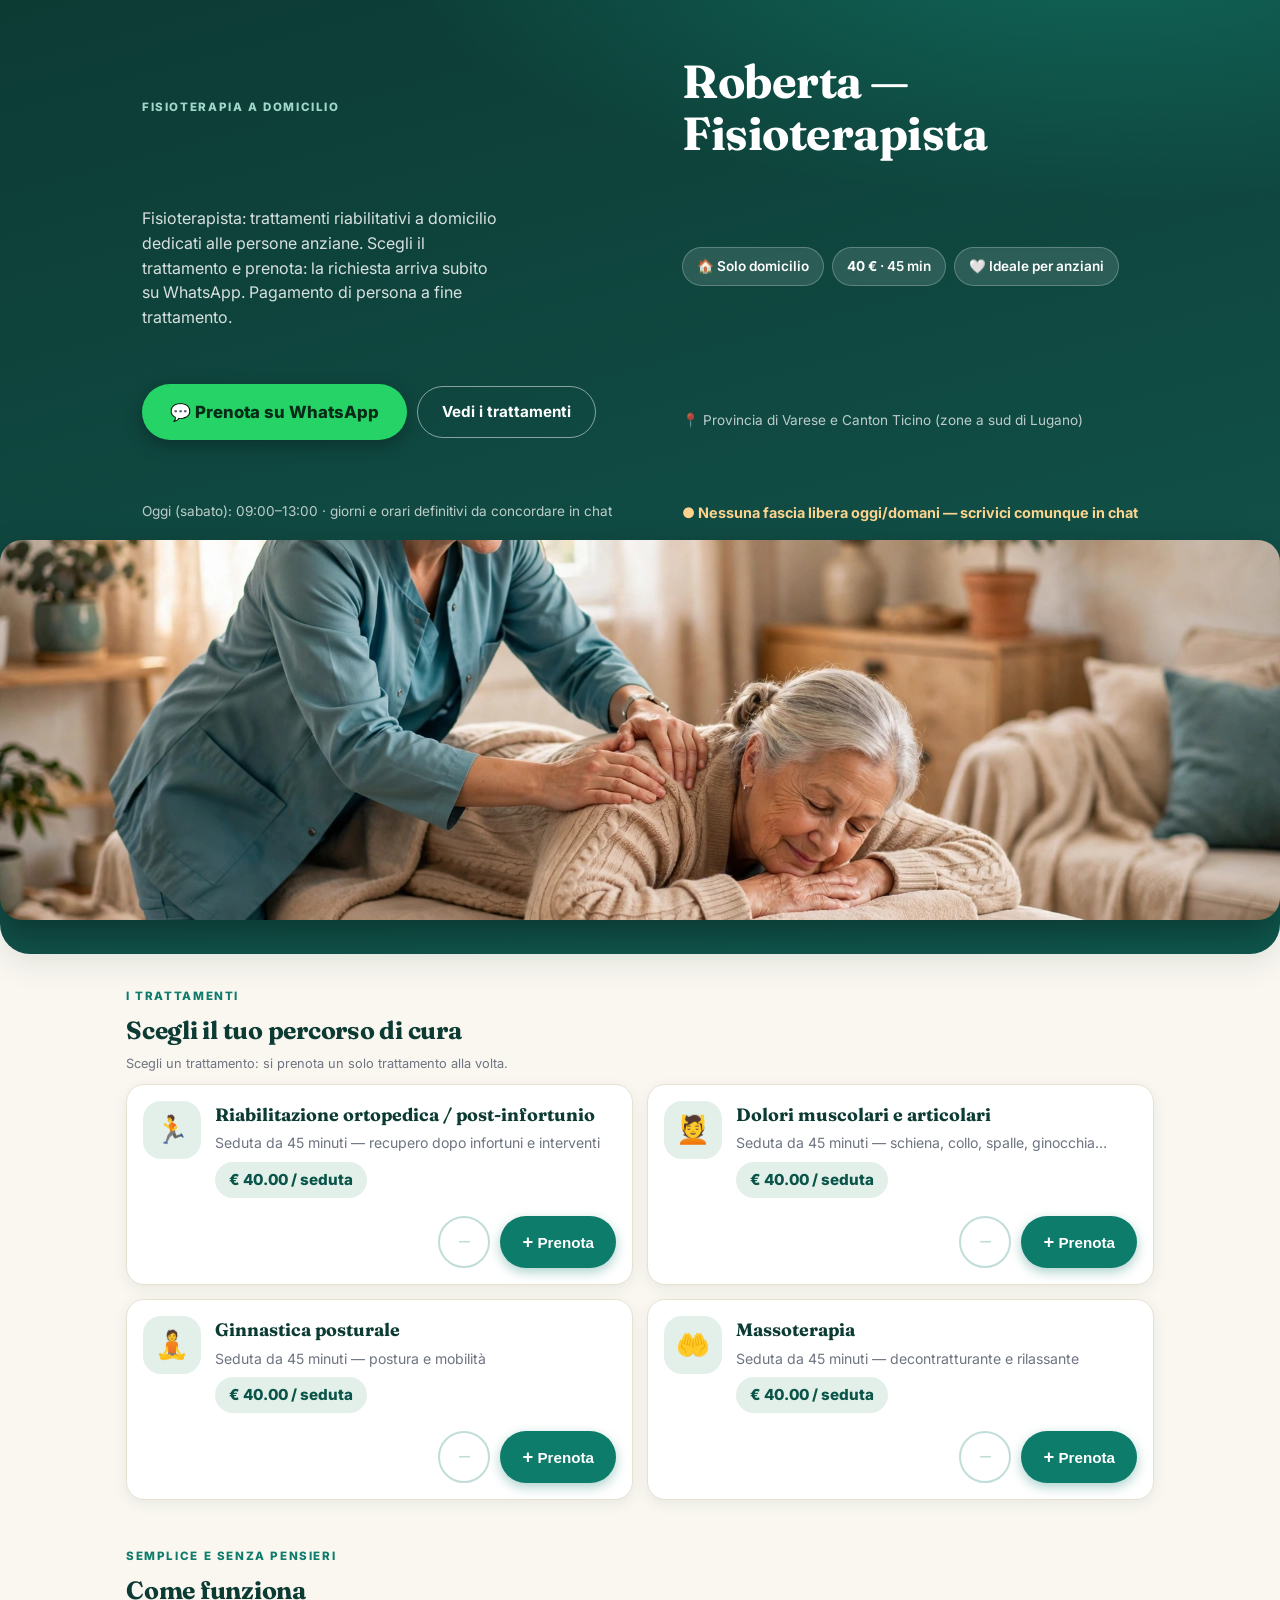
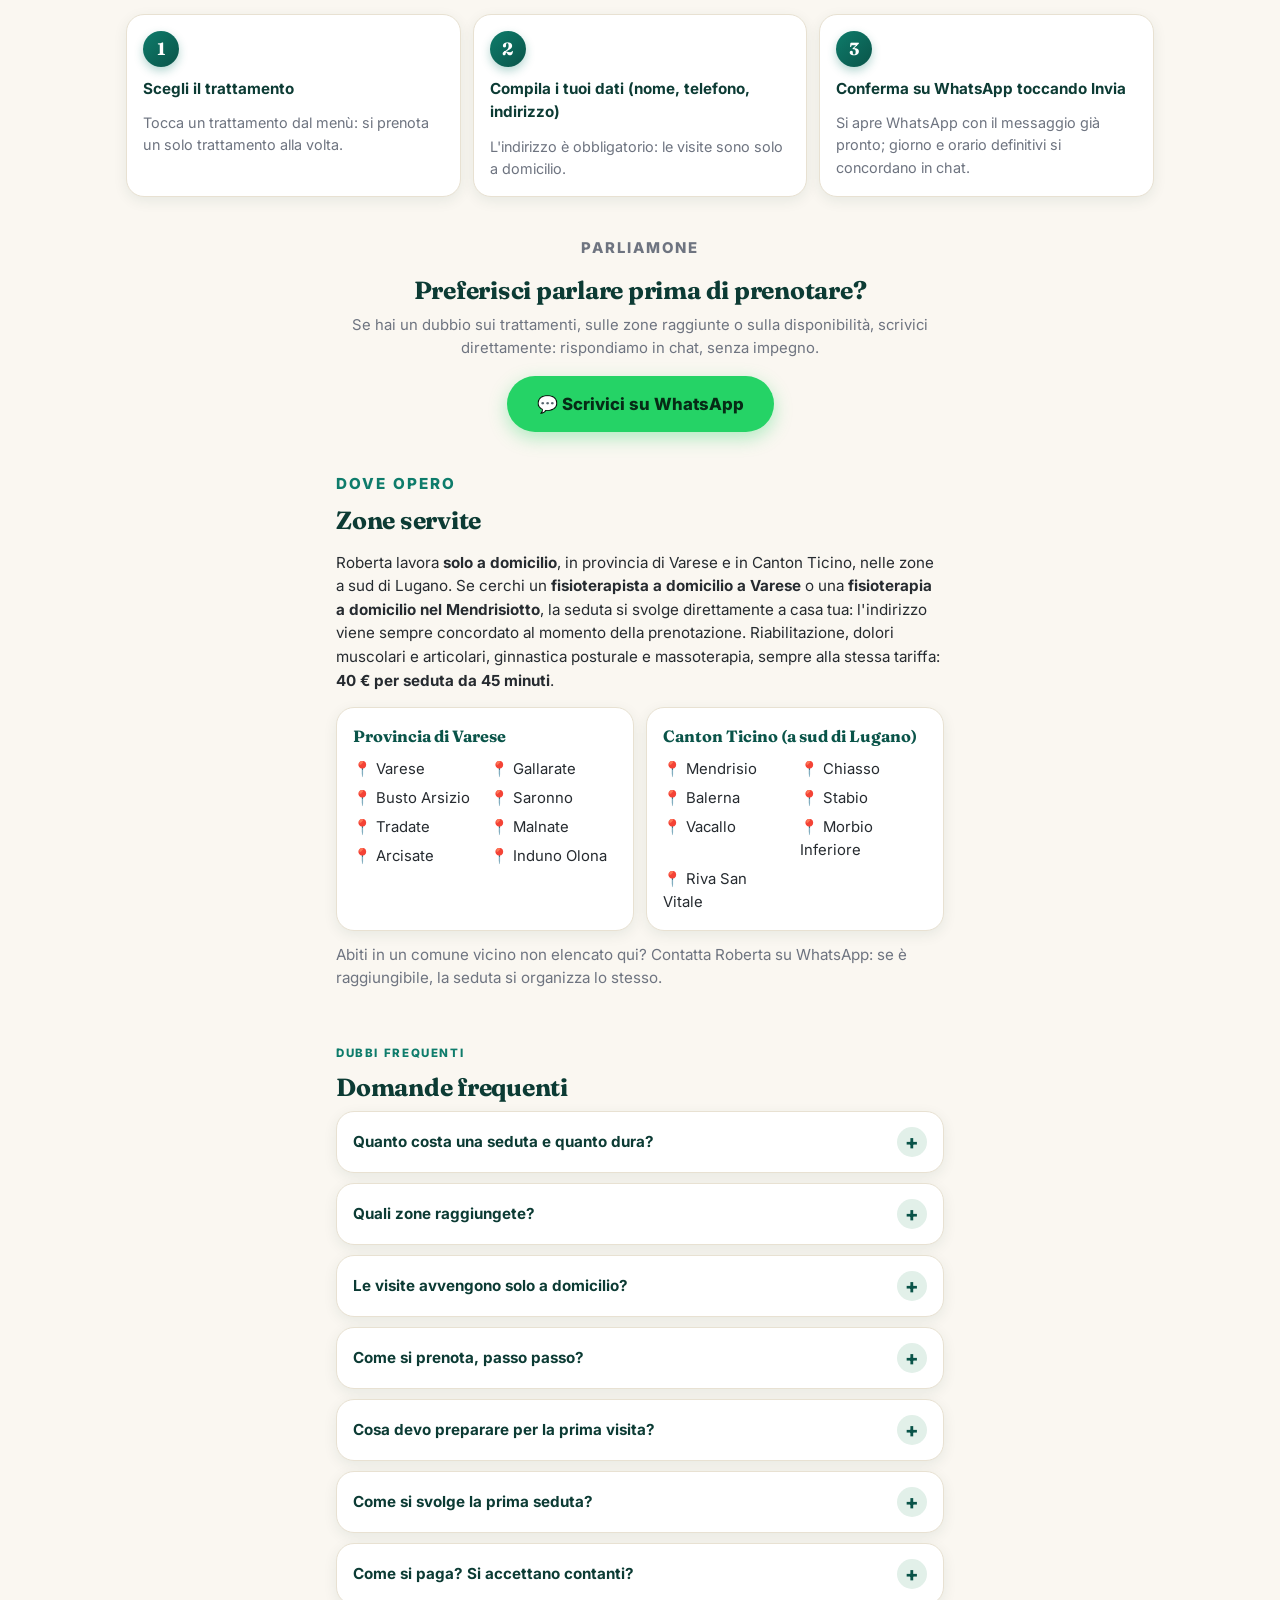
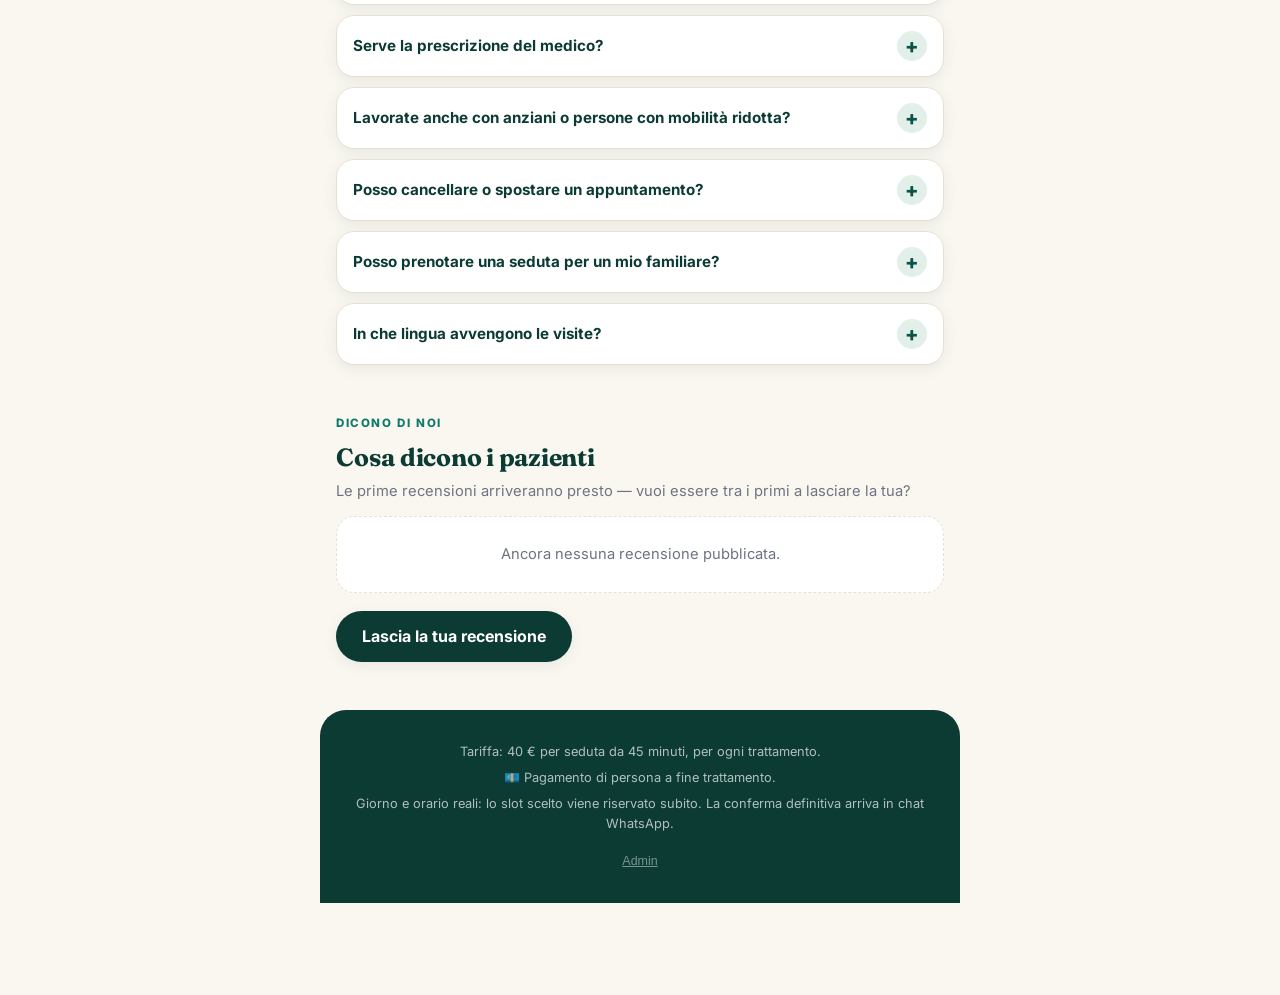
==== index.html @ b28b47ca "fisio: SEO locale (JSON-LD Physiotherapy, meta, sitemap) — verificato [index.html]" ====
<!DOCTYPE html>
<html lang="it">
<head>
<meta charset="UTF-8">
<meta name="viewport" content="width=device-width, initial-scale=1.0">
<title>Fisioterapista a domicilio a Varese e in Ticino (sud Lugano) | Roberta</title>
<meta name="description" content="Fisioterapista a domicilio a Varese e in Ticino (sud Lugano): riabilitazione, dolori muscolari, ginnastica posturale, massoterapia. 40 € per seduta di 45 min.">
<link rel="canonical" href="https://fisio-roberta.vercel.app/">
<link rel="alternate" hreflang="it" href="https://fisio-roberta.vercel.app/">
<meta name="geo.region" content="IT-VA">
<meta name="geo.placename" content="Varese, Provincia di Varese">
<meta name="geo.position" content="45.8189;8.8277">
<meta name="ICBM" content="45.8189, 8.8277">
<link rel="icon" href="favicon.svg" type="image/svg+xml">
<link rel="apple-touch-icon" href="apple-touch-icon.png">
<meta name="theme-color" content="#0E7C6B">
<meta property="og:type" content="website">
<meta property="og:site_name" content="Roberta — Fisioterapista">
<meta property="og:title" content="Fisioterapista a domicilio a Varese e in Ticino (sud Lugano) | Roberta">
<meta property="og:description" content="Fisioterapia a domicilio con Roberta: Varese e Ticino a sud di Lugano. 4 trattamenti, 40 € per seduta da 45 minuti, pagamento di persona a fine trattamento.">
<meta property="og:url" content="https://fisio-roberta.vercel.app/">
<meta property="og:image" content="https://fisio-roberta.vercel.app/og-image.png">
<meta property="og:image:width" content="1200">
<meta property="og:image:height" content="630">
<meta property="og:image:alt" content="Roberta — Fisioterapista: fisioterapia a domicilio a Varese e in Ticino (a sud di Lugano)">
<meta property="og:locale" content="it_IT">
<meta name="twitter:card" content="summary_large_image">
<meta name="twitter:title" content="Fisioterapista a domicilio a Varese e in Ticino (sud Lugano) | Roberta">
<meta name="twitter:description" content="Fisioterapia a domicilio con Roberta: Varese e Ticino a sud di Lugano. 4 trattamenti, 40 € per seduta da 45 minuti, pagamento di persona a fine trattamento.">
<meta name="twitter:image" content="https://fisio-roberta.vercel.app/og-image.png">
<meta name="twitter:image:alt" content="Roberta — Fisioterapista: fisioterapia a domicilio a Varese e in Ticino (a sud di Lugano)">
<script type="application/ld+json">
{
  "@context": "https://schema.org",
  "@type": "Physiotherapy",
  "name": "Roberta — Fisioterapista",
  "url": "https://fisio-roberta.vercel.app/",
  "telephone": "+39 345 111 4337",
  "priceRange": "40 €",
  "currenciesAccepted": "EUR",
  "geo": {
    "@type": "GeoCoordinates",
    "latitude": 45.8189,
    "longitude": 8.8277
  },
  "areaServed": "Provincia di Varese e Canton Ticino (zone a sud di Lugano)",
  "description": "Sedute di fisioterapia a domicilio per persone anziane: riabilitazione, dolori muscolari e articolari, ginnastica posturale, massoterapia. 40 € per seduta da 45 minuti, pagamento di persona a fine trattamento.",
  "paymentAccepted": "Cash",
  "hasOfferCatalog": {
    "@type": "OfferCatalog",
    "name": "Trattamenti di fisioterapia a domicilio",
    "itemListElement": [
      {
        "@type": "Offer",
        "itemOffered": { "@type": "Service", "name": "Riabilitazione" },
        "price": "40",
        "priceCurrency": "EUR",
        "description": "Seduta da 45 minuti a domicilio"
      },
      {
        "@type": "Offer",
        "itemOffered": { "@type": "Service", "name": "Dolori muscolari e articolari" },
        "price": "40",
        "priceCurrency": "EUR",
        "description": "Seduta da 45 minuti a domicilio"
      },
      {
        "@type": "Offer",
        "itemOffered": { "@type": "Service", "name": "Ginnastica posturale" },
        "price": "40",
        "priceCurrency": "EUR",
        "description": "Seduta da 45 minuti a domicilio"
      },
      {
        "@type": "Offer",
        "itemOffered": { "@type": "Service", "name": "Massoterapia" },
        "price": "40",
        "priceCurrency": "EUR",
        "description": "Seduta da 45 minuti a domicilio"
      }
    ]
  },
  "openingHoursSpecification": [
    {
      "@type": "OpeningHoursSpecification",
      "dayOfWeek": ["Monday", "Tuesday", "Wednesday", "Thursday", "Friday"],
      "opens": "09:00",
      "closes": "19:00"
    },
    {
      "@type": "OpeningHoursSpecification",
      "dayOfWeek": "Saturday",
      "opens": "09:00",
      "closes": "13:00"
    }
  ]
}
</script>
<script type="application/ld+json">
{
  "@context": "https://schema.org",
  "@type": "FAQPage",
  "mainEntity": [
    {
      "@type": "Question",
      "name": "Quanto costa una seduta e quanto dura?",
      "acceptedAnswer": { "@type": "Answer", "text": "40 € per seduta da 45 minuti, uguale per ogni trattamento. Il pagamento avviene di persona a fine trattamento." }
    },
    {
      "@type": "Question",
      "name": "Quali zone raggiungete?",
      "acceptedAnswer": { "@type": "Answer", "text": "La provincia di Varese e il Canton Ticino nelle zone a sud di Lugano. Se non sei sicuro che la tua zona sia coperta, scrivilo pure in chat WhatsApp prima di prenotare." }
    },
    {
      "@type": "Question",
      "name": "Le visite avvengono solo a domicilio?",
      "acceptedAnswer": { "@type": "Answer", "text": "Sì: non c'è uno studio. Roberta si sposta da te con tutto il necessario, per questo l'indirizzo è sempre richiesto al momento della prenotazione." }
    },
    {
      "@type": "Question",
      "name": "Come si prenota, passo passo?",
      "acceptedAnswer": { "@type": "Answer", "text": "Scegli il trattamento e compila il modulo con i tuoi dati e l'indirizzo, poi tocca il pulsante: si apre WhatsApp con il messaggio già pronto da inviare. Scegli il giorno e l'orario tra quelli disponibili: lo slot viene riservato subito, la conferma definitiva arriva in chat." }
    },
    {
      "@type": "Question",
      "name": "Cosa devo preparare per la prima visita?",
      "acceptedAnswer": { "@type": "Answer", "text": "Niente di speciale: Roberta porta il lettino. Ti basta uno spazio tranquillo di circa 2×1 metri, una sedia e abbigliamento comodo. Se hai referti o esami recenti, tienili a portata di mano." }
    },
    {
      "@type": "Question",
      "name": "Come si svolge la prima seduta?",
      "acceptedAnswer": { "@type": "Answer", "text": "Si inizia con una valutazione: Roberta ascolta il tuo problema, osserva come ti muovi e propone il piano di lavoro. Prima di iniziare, tutto viene spiegato e concordato con te." }
    },
    {
      "@type": "Question",
      "name": "Come si paga? Si accettano contanti?",
      "acceptedAnswer": { "@type": "Answer", "text": "Il pagamento avviene di persona, a fine trattamento, in contanti." }
    },
    {
      "@type": "Question",
      "name": "Serve la prescrizione del medico?",
      "acceptedAnswer": { "@type": "Answer", "text": "No, non è obbligatoria. Per situazioni cliniche (per esempio dopo un intervento o se stai seguendo altre terapie) è consigliata: aiuta a impostare meglio il percorso." }
    },
    {
      "@type": "Question",
      "name": "Lavorate anche con anziani o persone con mobilità ridotta?",
      "acceptedAnswer": { "@type": "Answer", "text": "Sì, è proprio il punto forte del domicilio: la seduta avviene a casa tua, senza spostamenti. Basta avere uno spazio libero dove sistemare il lettino." }
    },
    {
      "@type": "Question",
      "name": "Posso cancellare o spostare un appuntamento?",
      "acceptedAnswer": { "@type": "Answer", "text": "Sì: basta scrivere in chat WhatsApp il prima possibile e la seduta viene spostata senza problemi." }
    },
    {
      "@type": "Question",
      "name": "Posso prenotare una seduta per un mio familiare?",
      "acceptedAnswer": { "@type": "Answer", "text": "Sì, succede spesso per un genitore o un parente anziano. Compila il modulo con i dati della persona che riceve la seduta e indica nelle note un numero di telefono per organizzare giorno e orario." }
    },
    {
      "@type": "Question",
      "name": "In che lingua avvengono le visite?",
      "acceptedAnswer": { "@type": "Answer", "text": "In italiano." }
    }
  ]
}
</script>
<link rel="stylesheet" href="styles.css">
<link rel="preconnect" href="https://fonts.googleapis.com">
<link rel="preconnect" href="https://fonts.gstatic.com" crossorigin>
<link href="https://fonts.googleapis.com/css2?family=Fraunces:opsz,wght@9..144,500;9..144,600;9..144,700&family=Inter:wght@400;500;600;700;800&display=swap" rel="stylesheet">
<!-- Vercel Web Analytics (senza cookie): abilitarlo nel dashboard del progetto Vercel -->
<script>
  window.va = window.va || function () { (window.vaq = window.vaq || []).push(arguments); };
</script>
<script defer src="/_vercel/insights/script.js"></script>
</head>
<body>
<a class="skip-link" href="#menu">Salta al contenuto principale</a>

<!-- Banner DEMO: mostrato solo se il numero WhatsApp è un segnaposto -->
<div id="demo-banner" hidden>
  ⚠️ <strong>DEMO</strong> — il numero WhatsApp (<span id="demo-numero"></span>) è un
  <strong>segnaposto da sostituire col numero reale</strong>.
  Nessuna prenotazione reale viene inviata.
</div>

<header class="hero">
  <div class="hero-inner">
    <p class="eyebrow eyebrow-light">Fisioterapia a domicilio</p>
    <h1 id="t-nome">Caricamento…</h1>
    <p id="t-desc" class="hero-sub"></p>
    <ul class="hero-chips" aria-label="Punti di forza">
      <li>🏠 Solo domicilio</li>
      <li><strong>40&nbsp;€</strong> · 45 min</li>
      <li>🤍 Ideale per anziani</li>
    </ul>
    <div class="hero-cta">
      <a class="btn-wapp" href="https://wa.me/393451114337?text=Ciao%20Roberta%2C%20vorrei%20prenotare%20una%20seduta%20di%20fisioterapia%20a%20domicilio." target="_blank" rel="noopener">💬 Prenota su WhatsApp</a>
      <a class="btn-ghost" href="#trattamenti">Vedi i trattamenti</a>
    </div>
    <p id="t-zone" class="hero-zone"></p>
    <p id="t-orari" class="hero-orari"></p>
    <p id="t-stato" class="stato"></p>
  </div>
  <figure class="hero-media">
    <img src="hero.jpg" alt="Fisioterapista durante una seduta a domicilio con una paziente anziana" width="1920" height="1280" fetchpriority="high">
  </figure>
</header>

<div id="load-error" class="error-box" role="alert" hidden></div>

<section class="trattamenti-sezione" id="trattamenti" aria-label="Trattamenti">
<p class="eyebrow">I trattamenti</p>
<h2 class="sezione-titolo">Scegli il tuo percorso di cura</h2>
<p class="muted small hint-trattamenti">Scegli un trattamento: si prenota un solo trattamento alla volta.</p>
<p id="menu-avviso" class="avviso" hidden></p>

<main id="menu"></main>
</section>

<section class="come-funziona" aria-label="Come funziona">
  <p class="eyebrow">Semplice e senza pensieri</p>
  <h2 class="sezione-titolo">Come funziona</h2>
  <ol class="passaggi">
    <li>
      <strong>Scegli il trattamento</strong>
      <p>Tocca un trattamento dal menù: si prenota un solo trattamento alla volta.</p>
    </li>
    <li>
      <strong>Compila i tuoi dati (nome, telefono, indirizzo)</strong>
      <p>L'indirizzo è obbligatorio: le visite sono solo a domicilio.</p>
    </li>
    <li>
      <strong>Conferma su WhatsApp toccando Invia</strong>
      <p>Si apre WhatsApp con il messaggio già pronto; giorno e orario definitivi si concordano in chat.</p>
    </li>
  </ol>
</section>

<section class="contatto-cta" aria-label="Contatto diretto su WhatsApp">
  <p class="eyebrow">Parliamone</p>
  <h2 class="sezione-titolo">Preferisci parlare prima di prenotare?</h2>
  <p>Se hai un dubbio sui trattamenti, sulle zone raggiunte o sulla disponibilità, scrivici direttamente: rispondiamo in chat, senza impegno.</p>
  <a class="cta-whatsapp" href="https://wa.me/393451114337?text=Ciao%20Roberta%2C%20ho%20una%20domanda%20sulle%20sedute%20di%20fisioterapia%20a%20domicilio." target="_blank" rel="noopener">💬 Scrivici su WhatsApp</a>
</section>

<section class="zone-servite" id="zone-servite" aria-label="Zone servite">
  <p class="eyebrow">Dove opero</p>
  <h2 class="sezione-titolo">Zone servite</h2>
  <p>Roberta lavora <strong>solo a domicilio</strong>, in provincia di Varese e in Canton Ticino, nelle zone a sud di Lugano. Se cerchi un <strong>fisioterapista a domicilio a Varese</strong> o una <strong>fisioterapia a domicilio nel Mendrisiotto</strong>, la seduta si svolge direttamente a casa tua: l'indirizzo viene sempre concordato al momento della prenotazione. Riabilitazione, dolori muscolari e articolari, ginnastica posturale e massoterapia, sempre alla stessa tariffa: <strong>40&nbsp;€ per seduta da 45 minuti</strong>.</p>
  <div class="zone-colonne">
    <div>
      <h3>Provincia di Varese</h3>
      <ul>
        <li>Varese</li>
        <li>Gallarate</li>
        <li>Busto Arsizio</li>
        <li>Saronno</li>
        <li>Tradate</li>
        <li>Malnate</li>
        <li>Arcisate</li>
        <li>Induno Olona</li>
      </ul>
    </div>
    <div>
      <h3>Canton Ticino (a sud di Lugano)</h3>
      <ul>
        <li>Mendrisio</li>
        <li>Chiasso</li>
        <li>Balerna</li>
        <li>Stabio</li>
        <li>Vacallo</li>
        <li>Morbio Inferiore</li>
        <li>Riva San Vitale</li>
      </ul>
    </div>
  </div>
  <p class="muted small zone-nota">Abiti in un comune vicino non elencato qui? Contatta Roberta su WhatsApp: se è raggiungibile, la seduta si organizza lo stesso.</p>
</section>

<section class="faq" aria-label="Domande frequenti">
  <p class="eyebrow">Dubbi frequenti</p>
  <h2 class="sezione-titolo">Domande frequenti</h2>
  <details class="faq-item">
    <summary>Quanto costa una seduta e quanto dura?</summary>
    <p>40 € per seduta da 45 minuti, uguale per ogni trattamento. Il pagamento avviene di persona a fine trattamento.</p>
  </details>
  <details class="faq-item">
    <summary>Quali zone raggiungete?</summary>
    <p>La provincia di Varese e il Canton Ticino nelle zone a sud di Lugano. Se non sei sicuro che la tua zona sia coperta, scrivilo pure in chat WhatsApp prima di prenotare.</p>
  </details>
  <details class="faq-item">
    <summary>Le visite avvengono solo a domicilio?</summary>
    <p>Sì: non c'è uno studio. Roberta si sposta da te con tutto il necessario, per questo l'indirizzo è sempre richiesto al momento della prenotazione.</p>
  </details>
  <details class="faq-item">
    <summary>Come si prenota, passo passo?</summary>
    <p>Scegli il trattamento e compila il modulo con i tuoi dati e l'indirizzo, poi tocca il pulsante: si apre WhatsApp con il messaggio già pronto da inviare. Scegli il giorno e l'orario tra quelli disponibili: lo slot viene riservato subito, la conferma definitiva arriva in chat.</p>
  </details>
  <details class="faq-item">
    <summary>Cosa devo preparare per la prima visita?</summary>
    <p>Niente di speciale: Roberta porta il lettino. Ti basta uno spazio tranquillo di circa 2×1 metri, una sedia e abbigliamento comodo. Se hai referti o esami recenti, tienili a portata di mano.</p>
  </details>
  <details class="faq-item">
    <summary>Come si svolge la prima seduta?</summary>
    <p>Si inizia con una valutazione: Roberta ascolta il tuo problema, osserva come ti muovi e propone il piano di lavoro. Prima di iniziare, tutto viene spiegato e concordato con te.</p>
  </details>
  <details class="faq-item">
    <summary>Come si paga? Si accettano contanti?</summary>
    <p>Il pagamento avviene di persona, a fine trattamento, in contanti.</p>
  </details>
  <details class="faq-item">
    <summary>Serve la prescrizione del medico?</summary>
    <p>No, non è obbligatoria. Per situazioni cliniche (per esempio dopo un intervento o se stai seguendo altre terapie) è consigliata: aiuta a impostare meglio il percorso.</p>
  </details>
  <details class="faq-item">
    <summary>Lavorate anche con anziani o persone con mobilità ridotta?</summary>
    <p>Sì, è proprio il punto forte del domicilio: la seduta avviene a casa tua, senza spostamenti. Basta avere uno spazio libero dove sistemare il lettino.</p>
  </details>
  <details class="faq-item">
    <summary>Posso cancellare o spostare un appuntamento?</summary>
    <p>Sì: basta scrivere in chat WhatsApp il prima possibile e la seduta viene spostata senza problemi.</p>
  </details>
  <details class="faq-item">
    <summary>Posso prenotare una seduta per un mio familiare?</summary>
    <p>Sì, succede spesso per un genitore o un parente anziano. Compila il modulo con i dati della persona che riceve la seduta e indica nelle note un numero di telefono per organizzare giorno e orario.</p>
  </details>
  <details class="faq-item">
    <summary>In che lingua avvengono le visite?</summary>
    <p>In italiano.</p>
  </details>
</section>

<section class="recensioni" aria-label="Recensioni dei pazienti">
  <p class="eyebrow">Dicono di noi</p>
  <h2 class="sezione-titolo">Cosa dicono i pazienti</h2>
  <p class="recensioni-sottotitolo">Le prime recensioni arriveranno presto — vuoi essere tra i primi a lasciare la tua?</p>
  <div id="recensioni-lista"></div>
  <a class="recensioni-cta" href="https://wa.me/393451114337?text=Ciao%20Roberta%2C%20vorrei%20lasciare%20una%20recensione%20sulla%20mia%20seduta%20di%20fisioterapia%3A" target="_blank" rel="noopener">Lascia la tua recensione</a>
</section>

<footer class="foot">
  <p class="muted small">Tariffa: 40 € per seduta da 45 minuti, per ogni trattamento.</p>
  <p class="muted small">💶 Pagamento di persona a fine trattamento.</p>
  <p class="muted small">Giorno e orario reali: lo slot scelto viene riservato subito. La conferma definitiva arriva in chat WhatsApp.</p>
  <p class="foot-admin"><button id="admin-link" type="button" class="admin-link">Admin</button></p>
</footer>

<!-- Barra prenotazione sticky -->
<button id="cartbar" hidden aria-label="Apri il riepilogo della prenotazione">
  <span id="cartbar-testo"></span>
  <span class="cartbar-cta">Prenota →</span>
</button>

<!-- Pannello riepilogo + form prenotazione -->
<div id="drawer-sfondo" hidden></div>
<section id="drawer" hidden role="dialog" aria-modal="true" aria-label="Riepilogo e dati prenotazione" tabindex="-1">
  <div class="drawer-handle"></div>
  <div class="drawer-head">
    <h2>La tua prenotazione</h2>
    <button id="drawer-chiudi" aria-label="Chiudi">✕</button>
  </div>

  <!-- ciclo2-ux-mobile: indicatore di progresso -->
  <ol class="drawer-steps" id="drawer-steps" aria-label="Passi della prenotazione">
    <li class="ds-step is-attivo" data-passo="1" aria-current="step">
      <span class="ds-num" aria-hidden="true">1</span>
      <span class="ds-label">Riepilogo</span>
    </li>
    <li class="ds-step" data-passo="2">
      <span class="ds-num" aria-hidden="true">2</span>
      <span class="ds-label">I tuoi dati</span>
    </li>
    <li class="ds-step" data-passo="3">
      <span class="ds-num" aria-hidden="true">3</span>
      <span class="ds-label">Conferma su WhatsApp</span>
    </li>
  </ol>

  <div id="righe"></div>

  <div id="totali" class="totali"></div>
  <p class="muted small">💶 Pagamento di persona a fine trattamento.</p>

  <form id="ordine-form" novalidate>
    <h3>I tuoi dati</h3>

    <label>Nome e cognome *
      <input type="text" id="f-nome" autocomplete="name" placeholder="Es. Mario Rossi" enterkeyhint="next" aria-describedby="f-nome-err" required>
      <p class="campo-err" id="f-nome-err" hidden></p>
    </label>

    <label>Telefono *
      <input type="tel" id="f-telefono" autocomplete="tel" inputmode="tel" enterkeyhint="next" placeholder="Es. 345 111 4337" aria-describedby="f-telefono-err" required>
      <p class="campo-err" id="f-telefono-err" hidden></p>
    </label>

    <label id="wrap-indirizzo">Indirizzo *
      <input type="text" id="f-indirizzo" autocomplete="street-address" enterkeyhint="next" placeholder="Via, numero, località" aria-describedby="f-indirizzo-err">
      <p class="campo-err" id="f-indirizzo-err" hidden></p>
    </label>

    <div id="slot-picker" hidden>
      <label>Giorno *
        <div id="day-strip" class="day-strip" role="listbox" aria-label="Scegli il giorno"></div>
      </label>
      <p id="slot-avviso" class="avviso" hidden></p>
      <label>Orario *
        <div id="slot-chips" class="slot-chips" role="listbox" aria-label="Scegli l'orario"></div>
      </label>
      <p class="campo-err" id="f-slot-err" hidden></p>
    </div>

    <div id="fascia-fallback">
    <label>Fascia oraria preferita *
      <select id="f-orario" enterkeyhint="next" required></select>
    </label>
    </div>
    <p id="orario-avviso" class="avviso" hidden></p>

    <label>Note (facoltative)
      <textarea id="f-note" rows="2" maxlength="320" enterkeyhint="enter" placeholder="Es. dolore alla spalla destra da due settimane…"></textarea>
    </label>

    <p id="form-error" class="error" role="alert" hidden></p>

    <button type="submit" id="btn-ordina" class="cta">📲 Prenota via WhatsApp</button>
    <p class="muted small hint">Si aprirà WhatsApp (o WhatsApp Web) con il messaggio già pronto: tocca <strong>Invia</strong> per confermare la prenotazione.</p>
  </form>
</section>

<!-- Pannello Admin incassi (nascosto ai clienti, accesso via PIN) -->
<div id="admin-sfondo" hidden></div>
<section id="admin-panel" hidden role="dialog" aria-modal="true" aria-label="Amministrazione incassi">
  <div class="admin-head">
    <h2>📊 Admin — Incassi</h2>
    <button id="admin-chiudi" type="button" aria-label="Chiudi pannello admin">✕</button>
  </div>
  <div id="admin-avviso" class="avviso" hidden></div>
  <div id="admin-body">
    <section class="admin-blocco" aria-label="Disponibilità">
      <h3>Disponibilità</h3>
      <form id="disp-form" novalidate>
        <div class="admin-griglia">
          <label>Data
            <input type="date" id="d-data" required>
          </label>
          <label>Dalle
            <input type="time" id="d-inizio" required>
          </label>
          <label>Alle
            <input type="time" id="d-fine" required>
          </label>
        </div>
        <button type="submit" class="btn-admin">➕ Aggiungi slot</button>
      </form>
      <div class="admin-griglia" style="margin-top:10px">
        <label>Genera da orari standard — dal
          <input type="date" id="d-gen-da">
        </label>
        <label>al
          <input type="date" id="d-gen-a">
        </label>
      </div>
      <button type="button" id="d-genera" class="btn-admin">🗓️ Genera slot (45 min)</button>
      <p class="muted small">Genera gli slot liberi dagli orari standard del sito, saltando i giorni chiusi.</p>
      <label>Mostra giorno
        <input type="date" id="d-vista">
      </label>
      <div id="disp-lista"><p class="muted">Scegli un giorno.</p></div>
      <h4 style="margin-top:14px">Prenotazioni ricevute</h4>
      <div id="disp-prenotazioni"><p class="muted">Caricamento…</p></div>
    </section>
    <section class="admin-blocco" aria-label="Registra seduta">
      <h3>Registra seduta</h3>
      <form id="admin-form" novalidate>
        <div class="admin-griglia">
          <label>Data
            <input type="date" id="a-data" required>
          </label>
          <label>Trattamento
            <select id="a-trattamento"></select>
          </label>
          <label>Prezzo (€)
            <input type="number" id="a-prezzo" min="0" step="0.01" required>
          </label>
          <label>Note
            <input type="text" id="a-note" maxlength="200" placeholder="Facoltative">
          </label>
        </div>
        <button type="submit" id="admin-aggiungi" class="btn-admin">➕ Aggiungi</button>
      </form>
    </section>
    <section class="admin-blocco" aria-label="Statistiche">
      <h3>Statistiche</h3>
      <div class="admin-kpi">
        <div class="kpi"><span class="kpi-label">Incasso totale</span><span class="kpi-val" id="kpi-totale">—</span></div>
        <div class="kpi"><span class="kpi-label">N. sedute</span><span class="kpi-val" id="kpi-n">—</span></div>
        <div class="kpi"><span class="kpi-label">Media / seduta</span><span class="kpi-val" id="kpi-media">—</span></div>
        <div class="kpi"><span class="kpi-label">Trattamento top</span><span class="kpi-val" id="kpi-top">—</span></div>
      </div>
      <div class="admin-chart"><canvas id="chart-mesi" height="240"></canvas></div>
      <div class="admin-chart"><canvas id="chart-trattamenti" height="240"></canvas></div>
    </section>
    <section class="admin-blocco" aria-label="Righe incassi">
      <h3>Righe incassi</h3>
      <div id="admin-righe"><p class="muted">Caricamento…</p></div>
    </section>
  </div>
</section>

<!-- Modal PIN admin -->
<div id="pin-sfondo" hidden></div>
<section id="pin-panel" hidden role="dialog" aria-modal="true" aria-label="Accesso amministratore">
  <h2>Accesso admin</h2>
  <form id="pin-form">
    <label>PIN
      <input type="password" id="pin-input" autocomplete="off" inputmode="numeric">
    </label>
    <p id="pin-err" class="error" hidden></p>
    <div class="pin-btns">
      <button type="submit" class="btn-admin">Accedi</button>
      <button type="button" id="pin-annulla">Annulla</button>
    </div>
  </form>
</section>

<script src="app.js"></script>

<!-- Schermata di conferma post-prenotazione -->
<div id="conferma-sfondo" hidden></div>
<section id="conferma" hidden role="alertdialog" aria-label="Richiesta preparata">
  <div class="conferma-box">
    <div class="conferma-icona">✅</div>
    <h2>Richiesta preparata <span id="conferma-id"></span></h2>
    <p>Si è aperto WhatsApp con il messaggio già pronto.<br>
    Tocca <strong>Invia</strong> in WhatsApp per confermare la prenotazione.</p>
    <p class="muted small">Se WhatsApp non si è aperto, riprova il pulsante qui sotto.</p>
    <button id="conferma-riapri" class="cta" type="button">📲 Riapri WhatsApp</button>
    <button id="conferma-chiudi" type="button">Chiudi</button>
  </div>
</section>
</body>
</html>
---- styles.css ----
/* =====================================================================
 * Roberta — Fisioterapista a domicilio
 * Design system: sanitario caldo e affidabile. Teal profondo + carta calda,
 * serif Fraunces per i titoli, card morbide, mobile-first.
 * ===================================================================== */

:root {
  --primario: #0E7C6B;   /* sovrascritto da JS con tenant.colori.primario */
  --primario-scuro: #0A5449;
  --petrolio: #0C3B34;
  --petrolio-2: #115048;
  --sfondo: #FAF7F1;    /* sovrascritto da JS con tenant.colori.sfondo */
  --card: #FFFFFF;
  --sabbia: #F3EDE1;
  --mmenta: #E2F0E9;
  --oro: #C19A3D;
  --testo: #262B30;
  --muted: #6E7480;
  --bordo: #E8E1D2;
  --ok: #15803D;
  --warn-bg: #FEF3C7;
  --warn-testo: #92400E;
  --raggio: 18px;
  --ombra: 0 10px 30px rgba(12, 59, 52, 0.10);
  --ombra-sm: 0 4px 14px rgba(12, 59, 52, 0.08);
  --font-titoli: "Fraunces", Georgia, "Times New Roman", serif;
  --font-testo: "Inter", system-ui, -apple-system, "Segoe UI", Roboto, sans-serif;
}

* { box-sizing: border-box; }

html { scroll-behavior: smooth; }

body {
  margin: 0;
  font-family: var(--font-testo);
  background: var(--sfondo);
  color: var(--testo);
  line-height: 1.55;
  padding-bottom: 92px; /* spazio per la barra prenotazione sticky */
  -webkit-font-smoothing: antialiased;
}

img { max-width: 100%; }

/* ---------- Banner demo ---------- */
#demo-banner {
  background: #0E7C6B;
  color: #fff;
  padding: 10px 14px;
  font-size: 0.85rem;
  text-align: center;
  position: sticky;
  top: 0;
  z-index: 60;
}

/* =====================================================================
 * HERO
 * ===================================================================== */
.hero {
  background:
    radial-gradient(1200px 500px at 85% -10%, rgba(20, 140, 120, 0.55), transparent 60%),
    linear-gradient(165deg, var(--petrolio) 0%, var(--petrolio-2) 70%, #0d5f53 130%);
  color: #fff;
  border-radius: 0 0 30px 30px;
  overflow: hidden;
  box-shadow: var(--ombra);
}
.hero-inner {
  max-width: 640px;
  margin: 0 auto;
  padding: 36px 20px 10px;
}
.eyebrow {
  text-transform: uppercase;
  letter-spacing: 0.14em;
  font-size: 0.72rem;
  font-weight: 800;
  color: var(--primario);
  margin: 0 0 10px;
}
.eyebrow-light { color: #9FD8CB; }
.hero h1 {
  font-family: var(--font-titoli);
  font-size: 2.05rem;
  line-height: 1.12;
  font-weight: 700;
  letter-spacing: -0.01em;
  margin: 0 0 10px;
}
.hero-sub {
  color: rgba(255, 255, 255, 0.84);
  font-size: 1rem;
  margin: 0 0 18px;
  max-width: 36ch;
}
.hero-chips {
  list-style: none;
  display: flex;
  flex-wrap: wrap;
  gap: 8px;
  padding: 0;
  margin: 0 0 20px;
}
.hero-chips li {
  background: rgba(255, 255, 255, 0.12);
  border: 1px solid rgba(255, 255, 255, 0.24);
  backdrop-filter: blur(2px);
  padding: 8px 14px;
  border-radius: 999px;
  font-size: 0.85rem;
  font-weight: 600;
}
.hero-chips li strong { color: #fff; }
.hero-cta {
  display: flex;
  flex-direction: column;
  gap: 10px;
  margin-bottom: 18px;
}
.btn-wapp {
  display: inline-flex;
  align-items: center;
  justify-content: center;
  gap: 8px;
  background: #25D366;
  color: #062b16;
  text-decoration: none;
  font-weight: 800;
  font-size: 1.05rem;
  border-radius: 999px;
  padding: 15px 28px;
  min-height: 52px;
  box-shadow: 0 6px 18px rgba(0, 0, 0, 0.28);
  transition: transform 0.12s ease;
}
.btn-wapp:active { transform: scale(0.97); }
.btn-ghost {
  display: inline-flex;
  align-items: center;
  justify-content: center;
  color: #fff;
  text-decoration: none;
  font-weight: 700;
  font-size: 0.95rem;
  border: 1.5px solid rgba(255, 255, 255, 0.5);
  border-radius: 999px;
  padding: 13px 24px;
  min-height: 48px;
}
.btn-ghost:active { background: rgba(255, 255, 255, 0.12); }
.hero-zone, .hero-orari {
  font-size: 0.85rem;
  color: rgba(255, 255, 255, 0.72);
  margin: 6px 0;
}
.hero .stato { margin: 8px 0 4px; font-size: 0.9rem; font-weight: 700; }
.stato.aperto { color: #7DE3A8; }
.stato.chiuso { color: #FBD38D; }
.hero-media {
  margin: 14px 16px 0;
  padding-bottom: 22px;
}
.hero-media img {
  display: block;
  width: 100%;
  height: 240px;
  object-fit: cover;
  border-radius: 22px;
  box-shadow: 0 14px 34px rgba(0, 0, 0, 0.32);
}

@media (min-width: 760px) {
  .hero-inner {
    max-width: 1060px;
    display: grid;
    grid-template-columns: 1.05fr 0.95fr;
    gap: 36px;
    align-items: center;
    padding: 56px 32px 12px;
  }
  .hero h1 { font-size: 2.9rem; }
  .hero-cta { flex-direction: row; align-items: center; }
  .hero-media { margin: 0; padding-bottom: 34px; }
  .hero-media img { height: 380px; }
}

/* =====================================================================
 * Scaffold sezioni
 * ===================================================================== */
.trattamenti-sezione,
.come-funziona,
.contatto-cta,
.zone-servite,
.faq,
.recensioni {
  max-width: 640px;
  margin: 0 auto;
  padding: 34px 16px 6px;
}
.sezione-titolo {
  font-family: var(--font-titoli);
  font-size: 1.55rem;
  line-height: 1.2;
  color: var(--petrolio);
  margin: 0 0 8px;
  letter-spacing: -0.01em;
}
.muted { color: var(--muted); }
.small { font-size: 0.8rem; }

/* =====================================================================
 * TRATTAMENTI — card
 * ===================================================================== */
#menu { padding: 6px 0 8px; }
.categoria { margin-top: 6px; }
.categoria > h2 {
  /* ridondante col titolo di sezione: lo nascondo, resta per screen reader */
  position: absolute;
  width: 1px; height: 1px;
  overflow: hidden;
  clip: rect(0 0 0 0);
  white-space: nowrap;
}
.prodotto {
  display: grid;
  grid-template-columns: 58px 1fr;
  gap: 6px 14px;
  align-items: start;
  background: var(--card);
  border: 1px solid var(--bordo);
  border-radius: var(--raggio);
  box-shadow: var(--ombra-sm);
  padding: 16px;
  margin-bottom: 12px;
  transition: box-shadow 0.15s ease, transform 0.15s ease;
}
.prodotto:active { transform: scale(0.99); }
.prod-icon {
  grid-row: span 2;
  width: 58px; height: 58px;
  border-radius: 18px;
  background: var(--mmenta);
  display: flex;
  align-items: center;
  justify-content: center;
  font-size: 1.7rem;
}
.prodotto-info h3 {
  font-family: var(--font-titoli);
  margin: 0 0 4px;
  font-size: 1.12rem;
  color: var(--petrolio);
}
.prodotto-info .desc {
  margin: 0 0 8px;
  font-size: 0.88rem;
  color: var(--muted);
}
.prezzo {
  display: inline-block;
  font-weight: 800;
  font-size: 0.95rem;
  color: var(--primario-scuro);
  background: var(--mmenta);
  border-radius: 999px;
  padding: 6px 14px;
  white-space: nowrap;
}
.prod-azioni {
  grid-column: 1 / -1;
  display: flex;
  gap: 10px;
  align-items: center;
  justify-content: flex-end;
  margin-top: 6px;
}
.btn-add {
  background: var(--primario);
  color: #fff;
  border: none;
  border-radius: 999px;
  min-width: 52px; height: 52px;
  padding: 0 22px;
  font-size: 1.15rem;
  font-weight: 800;
  cursor: pointer;
  flex-shrink: 0;
  box-shadow: 0 4px 12px rgba(14, 124, 107, 0.35);
  transition: transform 0.12s ease, background 0.12s ease;
}
.btn-add::after {
  content: " Prenota";
  font-size: 0.95rem;
}
.btn-add.in-cart { background: var(--primario-scuro); }
.btn-add.in-cart::after { content: " Scelto"; }
.btn-add:active { transform: scale(0.96); }
.btn-remove {
  background: var(--card);
  color: var(--primario);
  border: 2px solid var(--primario);
  border-radius: 50%;
  width: 52px; height: 52px;
  font-size: 1.4rem;
  line-height: 1;
  cursor: pointer;
  flex-shrink: 0;
  transition: transform 0.12s ease;
}
.btn-remove:active { transform: scale(0.93); }
.btn-add:disabled, .btn-remove:disabled { opacity: 0.25; cursor: default; box-shadow: none; }
.hint-trattamenti { margin: 0 0 4px; }
.prodotto.non-disponibile { opacity: 0.5; }
.prodotto.non-disponibile .btn-add { background: var(--muted); pointer-events: none; box-shadow: none; }
.prodotto.non-disponibile .btn-add::after { content: ""; }

@media (min-width: 760px) {
  .trattamenti-sezione { max-width: 1060px; }
  #menu {
    display: grid;
    grid-template-columns: 1fr 1fr;
    gap: 14px;
    align-items: start;
  }
  .categoria { margin-top: 0; display: contents; }
  .prodotto { margin-bottom: 0; height: 100%; }
}

/* =====================================================================
 * Barra prenotazione sticky
 * ===================================================================== */
#cartbar {
  position: fixed;
  left: 12px; right: 12px; bottom: calc(12px + env(safe-area-inset-bottom, 0px));
  z-index: 50;
  display: flex;
  justify-content: space-between;
  align-items: center;
  gap: 12px;
  background: linear-gradient(135deg, var(--petrolio), var(--petrolio-2));
  color: #fff;
  border: 1px solid rgba(255, 255, 255, 0.18);
  border-radius: 999px;
  padding: 15px 12px 15px 22px;
  font-size: 1rem;
  font-weight: 600;
  box-shadow: 0 10px 28px rgba(12, 59, 52, 0.4);
  cursor: pointer;
  max-width: 616px;
  margin: 0 auto;
}
#cartbar[hidden] { display: none; }
.cartbar-cta {
  background: #25D366;
  color: #062b16;
  font-weight: 800;
  border-radius: 999px;
  padding: 10px 18px;
  white-space: nowrap;
}

/* =====================================================================
 * Drawer prenotazione
 * ===================================================================== */
#drawer-sfondo {
  position: fixed; inset: 0;
  background: rgba(12, 30, 27, 0.55);
  backdrop-filter: blur(2px);
  z-index: 70;
}
#drawer {
  position: fixed;
  left: 0; right: 0; bottom: 0;
  z-index: 71;
  background: var(--sfondo);
  border-radius: 24px 24px 0 0;
  max-height: 92vh;
  max-height: 92dvh;
  overflow-y: auto;
  overscroll-behavior: contain;
  padding: 8px 20px calc(28px + env(safe-area-inset-bottom, 0px));
  max-width: 640px;
  margin: 0 auto;
  box-shadow: 0 -12px 44px rgba(0, 0, 0, 0.25);
}
#drawer[hidden] { display: none; }
.drawer-handle {
  width: 44px; height: 5px; border-radius: 3px;
  background: var(--bordo);
  margin: 8px auto 4px;
}
.drawer-head { display: flex; justify-content: space-between; align-items: center; }
.drawer-head h2 {
  font-family: var(--font-titoli);
  margin: 8px 0;
  font-size: 1.35rem;
  color: var(--petrolio);
}
#drawer-chiudi {
  background: var(--sabbia);
  border: none;
  width: 40px; height: 40px;
  border-radius: 50%;
  font-size: 1.1rem;
  cursor: pointer;
  color: var(--muted);
}

/* ---------- Step indicator ---------- */
.drawer-steps {
  list-style: none;
  display: flex;
  align-items: center;
  gap: 2px;
  margin: 2px 0 14px;
  padding: 0 2px 12px;
  border-bottom: 1px solid var(--bordo);
  font-size: 0.72rem;
  color: var(--muted);
}
.ds-step { flex: 1; display: flex; align-items: center; gap: 6px; min-width: 0; }
.ds-step:not(:last-child)::after {
  content: "→";
  margin-left: auto;
  margin-right: 4px;
  color: var(--bordo);
  font-weight: 800;
}
.ds-num {
  flex: 0 0 auto;
  width: 26px; height: 26px;
  border-radius: 50%;
  border: 2px solid var(--bordo);
  background: #fff;
  display: flex; align-items: center; justify-content: center;
  font-weight: 800;
  font-size: 0.75rem;
  color: var(--muted);
}
.ds-label { line-height: 1.2; }
.ds-step.is-attivo .ds-num { background: var(--primario); border-color: var(--primario); color: #fff; }
.ds-step.is-attivo .ds-label { color: var(--primario-scuro); font-weight: 800; }
.ds-step.is-completato .ds-num { border-color: var(--primario); background: var(--mmenta); color: var(--primario); font-size: 0; }
.ds-step.is-completato .ds-num::after { content: "✓"; font-size: 0.8rem; font-weight: 800; }
.ds-step.is-completato .ds-label { color: var(--primario-scuro); }
#drawer-steps:focus-within { outline: none; }

/* ---------- Righe riepilogo ---------- */
.riga {
  display: flex; align-items: center; gap: 10px;
  background: var(--card);
  border: 1px solid var(--bordo);
  border-radius: 14px;
  padding: 12px 14px;
  margin-bottom: 8px;
}
.riga .r-nome { flex: 1; font-size: 0.95rem; font-weight: 600; }
.riga .r-prezzo { font-size: 0.95rem; font-weight: 800; color: var(--primario-scuro); white-space: nowrap; }
.qty { display: flex; align-items: center; gap: 8px; }
.qty button {
  width: 32px; height: 32px; border-radius: 50%;
  border: 1px solid var(--bordo); background: #fff;
  font-size: 1.1rem; cursor: pointer;
}
.qty .q { min-width: 20px; text-align: center; font-weight: 700; }
.r-rimuovi { background: none; border: none; color: var(--muted); cursor: pointer; font-size: 1.05rem; min-width: 44px; min-height: 44px; }

.totali {
  background: var(--petrolio);
  color: #fff;
  border-radius: 14px;
  padding: 14px 16px;
  margin: 10px 0;
  font-size: 0.95rem;
}
.totali .t-riga { display: flex; justify-content: space-between; padding: 2px 0; }
.totali .t-totale {
  font-size: 1.2rem; font-weight: 800;
  border-top: 1px solid rgba(255, 255, 255, 0.25);
  margin-top: 8px; padding-top: 10px;
  display: flex; justify-content: space-between;
}

/* =====================================================================
 * Form
 * ===================================================================== */
#ordine-form h3 {
  font-family: var(--font-titoli);
  margin: 16px 0 6px;
  font-size: 1.15rem;
  color: var(--petrolio);
}
#ordine-form label { display: block; margin: 12px 0; font-size: 0.9rem; font-weight: 600; }
#ordine-form input[type="text"],
#ordine-form input[type="tel"],
#ordine-form select,
#ordine-form textarea {
  width: 100%;
  margin-top: 6px;
  padding: 13px 14px;
  min-height: 50px;
  font-size: 1rem;
  border: 1.5px solid var(--bordo);
  border-radius: 14px;
  font-family: inherit;
  background: var(--card);
  transition: border-color 0.12s ease, box-shadow 0.12s ease;
}
#ordine-form input:focus, #ordine-form select:focus, #ordine-form textarea:focus {
  outline: none;
  border-color: var(--primario);
  box-shadow: 0 0 0 3px rgba(14, 124, 107, 0.18);
}
.campo-err { margin: 5px 0 0; font-size: 0.8rem; font-weight: 600; color: #B91C1C; }
.campo-err[hidden] { display: none; }
#ordine-form input.is-errore,
#ordine-form select.is-errore,
#ordine-form textarea.is-errore {
  border: 2px solid #B91C1C;
  background: #FFF7F7;
}
.avviso {
  background: var(--warn-bg);
  color: var(--warn-testo);
  border-radius: 14px;
  padding: 11px 14px;
  font-size: 0.85rem;
  margin: 6px 0 0;
}
.error { color: #B91C1C; font-size: 0.9rem; font-weight: 600; }
.error-box {
  max-width: 640px;
  margin: 16px auto;
  padding: 14px 16px;
  border: 2px solid var(--primario);
  border-radius: var(--raggio);
  color: var(--primario-scuro);
  background: var(--card);
  font-size: 0.9rem;
}
.cta {
  width: 100%;
  background: #25D366;
  color: #062b16;
  border: none;
  border-radius: 999px;
  padding: 16px;
  font-size: 1.08rem;
  font-weight: 800;
  cursor: pointer;
  margin-top: 10px;
  box-shadow: 0 6px 18px rgba(37, 211, 102, 0.35);
  transition: transform 0.12s ease;
}
.cta:active { transform: scale(0.98); }
.cta:disabled { background: var(--muted); color: #fff; cursor: default; box-shadow: none; }
#btn-ordina.is-caricamento { cursor: wait; opacity: 0.85; }
.hint { margin-top: 10px; text-align: center; }
.slot-hint { margin: 6px 0 0; font-size: 0.82rem; color: var(--primario); font-weight: 600; }

/* =====================================================================
 * COME FUNZIONA — passi
 * ===================================================================== */
.passaggi {
  list-style: none;
  counter-reset: passo;
  margin: 4px 0 0;
  padding: 0;
  display: grid;
  gap: 12px;
}
.passaggi li {
  counter-increment: passo;
  position: relative;
  display: flex;
  align-items: flex-start;
  gap: 14px;
  background: var(--card);
  border: 1px solid var(--bordo);
  border-radius: var(--raggio);
  box-shadow: var(--ombra-sm);
  padding: 16px;
  font-size: 0.95rem;
}
.passaggi li::before {
  content: counter(passo);
  flex: 0 0 36px;
  width: 36px; height: 36px;
  border-radius: 50%;
  background: linear-gradient(135deg, var(--primario), var(--primario-scuro));
  color: #fff;
  font-family: var(--font-titoli);
  font-weight: 700;
  font-size: 1.1rem;
  display: flex;
  align-items: center;
  justify-content: center;
  box-shadow: 0 4px 10px rgba(14, 124, 107, 0.3);
}
.passaggi li strong { color: var(--petrolio); display: block; margin-bottom: 2px; }
.passaggi li p { margin: 0; color: var(--muted); font-size: 0.9rem; }
@media (min-width: 760px) {
  .come-funziona { max-width: 1060px; }
  .passaggi { grid-template-columns: 1fr 1fr 1fr; }
  .passaggi li { flex-direction: column; gap: 10px; }
}

/* =====================================================================
 * CTA WhatsApp diretto
 * ===================================================================== */
.contatto-cta {
  text-align: center;
}
.contatto-cta > p {
  font-size: 0.93rem;
  margin: 0 0 16px;
  color: var(--muted);
}
.contatto-cta .sezione-titolo { text-align: center; }
.contatto-cta .eyebrow { text-align: center; }
.cta-whatsapp {
  display: inline-flex;
  align-items: center;
  justify-content: center;
  gap: 8px;
  background: #25D366;
  color: #062b16;
  text-decoration: none;
  font-weight: 800;
  font-size: 1.05rem;
  border-radius: 999px;
  padding: 15px 30px;
  min-height: 52px;
  box-shadow: 0 6px 18px rgba(37, 211, 102, 0.35);
  transition: transform 0.12s ease;
}
.cta-whatsapp:active { transform: scale(0.97); }

/* =====================================================================
 * ZONE SERVITE
 * ===================================================================== */
.zone-servite > p { font-size: 0.95rem; }
.zone-colonne {
  display: grid;
  grid-template-columns: 1fr;
  gap: 12px;
  margin-top: 14px;
}
.zone-colonne > div {
  background: var(--card);
  border: 1px solid var(--bordo);
  border-radius: var(--raggio);
  box-shadow: var(--ombra-sm);
  padding: 16px;
}
.zone-colonne h3 {
  font-family: var(--font-titoli);
  font-size: 1.02rem;
  color: var(--primario-scuro);
  margin: 0 0 8px;
}
.zone-colonne ul {
  list-style: none;
  margin: 0;
  padding: 0;
  font-size: 0.93rem;
  display: grid;
  grid-template-columns: 1fr 1fr;
  gap: 6px 10px;
}
.zone-colonne ul li::before { content: "📍 "; }
.zone-nota { margin-top: 12px; }
@media (min-width: 560px) {
  .zone-colonne { grid-template-columns: 1fr 1fr; }
}

/* =====================================================================
 * FAQ
 * ===================================================================== */
.faq-item {
  border: 1px solid var(--bordo);
  border-radius: var(--raggio);
  background: var(--card);
  margin-bottom: 10px;
  overflow: hidden;
  box-shadow: var(--ombra-sm);
}
.faq-item summary {
  list-style: none;
  display: flex;
  align-items: center;
  justify-content: space-between;
  gap: 12px;
  padding: 15px 16px;
  font-weight: 700;
  font-size: 0.95rem;
  cursor: pointer;
  min-height: 52px;
  color: var(--petrolio);
  -webkit-tap-highlight-color: transparent;
}
.faq-item summary::-webkit-details-marker { display: none; }
.faq-item summary::after {
  content: "+";
  flex: 0 0 auto;
  width: 30px; height: 30px;
  border-radius: 50%;
  background: var(--mmenta);
  color: var(--primario-scuro);
  font-size: 1.25rem;
  font-weight: 800;
  line-height: 1;
  display: flex;
  align-items: center;
  justify-content: center;
  transition: transform 0.15s ease;
}
.faq-item[open] {
  border-color: var(--primario);
  box-shadow: var(--ombra);
}
.faq-item[open] summary::after {
  content: "–";
  background: var(--primario);
  color: #fff;
}
.faq-item summary + p {
  margin: 0;
  padding: 0 16px 16px;
  font-size: 0.92rem;
  line-height: 1.55;
  color: var(--testo);
}

/* =====================================================================
 * RECENSIONI
 * ===================================================================== */
.recensioni-sottotitolo {
  font-size: 0.92rem;
  color: var(--muted);
  margin: 0 0 14px;
  line-height: 1.5;
}
.recensioni-placeholder {
  border: 1.5px dashed var(--bordo);
  border-radius: var(--raggio);
  background: var(--card);
  padding: 26px 16px;
  text-align: center;
  color: var(--muted);
  font-size: 0.92rem;
  margin-bottom: 14px;
}
.recensione {
  border: 1px solid var(--bordo);
  border-radius: var(--raggio);
  background: var(--card);
  box-shadow: var(--ombra-sm);
  padding: 16px;
  margin-bottom: 10px;
}
.recensione-stelle {
  color: var(--oro);
  letter-spacing: 2px;
  font-size: 1rem;
  margin-bottom: 6px;
}
.recensione p { margin: 0 0 8px; font-size: 0.92rem; line-height: 1.55; }
.recensione-autore { color: var(--muted); font-size: 0.82rem; }
.recensioni-cta {
  display: inline-flex;
  align-items: center;
  justify-content: center;
  background: var(--petrolio);
  color: #fff;
  text-decoration: none;
  font-weight: 700;
  border-radius: 999px;
  padding: 13px 26px;
  margin: 4px 0 8px;
  min-height: 50px;
  box-shadow: var(--ombra-sm);
}
.recensioni-cta:active { transform: scale(0.97); }

/* =====================================================================
 * FOOTER
 * ===================================================================== */
.foot {
  max-width: 640px;
  margin: 34px auto 0;
  padding: 26px 20px 14px;
  text-align: center;
  background: var(--petrolio);
  color: rgba(255, 255, 255, 0.78);
  border-radius: 26px 26px 0 0;
}
.foot .muted { color: rgba(255, 255,255, 0.68); }
.foot p { margin: 6px 0; }
.foot-admin { margin-top: 12px; }
.admin-link {
  background: none;
  border: none;
  padding: 10px 14px;
  color: rgba(255, 255, 255, 0.45);
  font-size: 0.78rem;
  text-decoration: underline;
  cursor: pointer;
  min-height: 44px;
}

/* =====================================================================
 * CONFERMA post-prenotazione
 * ===================================================================== */
#conferma-sfondo {
  position: fixed; inset: 0;
  background: rgba(12, 30, 27, 0.6);
  z-index: 80;
}
#conferma-sfondo[hidden], #conferma[hidden] { display: none; }
#conferma {
  position: fixed; inset: 0;
  z-index: 81;
  display: flex;
  align-items: center;
  justify-content: center;
  padding: 20px;
  pointer-events: none;
}
.conferma-box {
  pointer-events: auto;
  background: var(--card);
  border-radius: 24px;
  padding: 30px 24px;
  max-width: 420px;
  width: 100%;
  text-align: center;
  box-shadow: 0 16px 48px rgba(0, 0, 0, 0.3);
}
.conferma-icona { font-size: 3rem; margin-bottom: 8px; }
.conferma-box h2 {
  font-family: var(--font-titoli);
  margin: 0 0 10px;
  font-size: 1.3rem;
  color: var(--petrolio);
}
.conferma-box p { margin: 8px 0; }
#conferma-chiudi {
  margin-top: 10px;
  background: none;
  border: 1.5px solid var(--bordo);
  border-radius: 999px;
  padding: 11px 26px;
  font-size: 1rem;
  font-weight: 600;
  cursor: pointer;
  color: var(--muted);
}

/* =====================================================================
 * ADMIN incassi — pannello statistiche su Supabase
 * ===================================================================== */
#admin-sfondo, #pin-sfondo {
  position: fixed; inset: 0;
  background: rgba(12, 30, 27, 0.55);
  z-index: 90;
}
#admin-sfondo[hidden], #pin-sfondo[hidden],
#admin-panel[hidden], #pin-panel[hidden] { display: none; }

#admin-panel {
  position: fixed; inset: 0;
  z-index: 91;
  background: var(--sfondo);
  overflow-y: auto;
  padding: 10px 16px 48px;
  max-width: 720px;
  margin: 0 auto;
  border-left: 1px solid var(--bordo);
  border-right: 1px solid var(--bordo);
}
.admin-head {
  display: flex; justify-content: space-between; align-items: center;
  position: sticky; top: 0;
  background: var(--sfondo);
  padding: 12px 0;
  border-bottom: 2px solid var(--primario);
}
.admin-head h2 {
  font-family: var(--font-titoli);
  margin: 0;
  font-size: 1.25rem;
  color: var(--petrolio);
}
#admin-chiudi {
  background: var(--sabbia);
  border: none;
  width: 44px; height: 44px;
  border-radius: 50%;
  font-size: 1.2rem;
  cursor: pointer;
  color: var(--muted);
}
#admin-avviso { margin-top: 12px; }

.admin-blocco {
  margin-top: 18px;
  border: 1px solid var(--bordo);
  border-radius: var(--raggio);
  background: var(--card);
  box-shadow: var(--ombra-sm);
  padding: 16px;
}
.admin-blocco > h3 {
  font-family: var(--font-titoli);
  margin: 0 0 12px;
  font-size: 1.1rem;
  color: var(--petrolio);
}
.admin-griglia { display: grid; grid-template-columns: 1fr; gap: 10px; }
@media (min-width: 560px) {
  .admin-griglia { grid-template-columns: 1fr 1fr; }
}
.admin-blocco label { display: block; font-size: 0.85rem; font-weight: 600; }
.admin-blocco input[type="date"],
.admin-blocco input[type="number"],
.admin-blocco input[type="text"],
.admin-blocco input[type="password"],
.admin-blocco select {
  width: 100%;
  margin-top: 6px;
  padding: 12px 14px;
  min-height: 50px;
  font-size: 1rem;
  border: 1.5px solid var(--bordo);
  border-radius: 14px;
  font-family: inherit;
  background: #fff;
}
.admin-blocco input:focus, .admin-blocco select:focus {
  outline: none;
  border-color: var(--primario);
  box-shadow: 0 0 0 3px rgba(14, 124, 107, 0.18);
}
.btn-admin {
  background: var(--primario);
  color: #fff;
  border: none;
  border-radius: 999px;
  padding: 14px 26px;
  font-size: 1rem;
  font-weight: 700;
  cursor: pointer;
  margin-top: 12px;
  min-height: 50px;
  box-shadow: 0 4px 12px rgba(14, 124, 107, 0.3);
}
.btn-admin:active { background: var(--primario-scuro); transform: scale(0.98); }
.btn-admin:disabled { background: var(--muted); cursor: default; box-shadow: none; }

.admin-kpi {
  display: grid;
  grid-template-columns: 1fr 1fr;
  gap: 10px;
  margin-bottom: 14px;
}
@media (min-width: 560px) {
  .admin-kpi { grid-template-columns: 1fr 1fr 1fr 1fr; }
}
.kpi {
  background: var(--sfondo);
  border: 1px solid var(--bordo);
  border-radius: 14px;
  padding: 12px 10px;
  display: flex;
  flex-direction: column;
  gap: 4px;
}
.kpi-label { font-size: 0.7rem; color: var(--muted); font-weight: 700; text-transform: uppercase; letter-spacing: 0.05em; }
.kpi-val { font-size: 1.15rem; font-weight: 800; color: var(--primario-scuro); }

.admin-chart {
  margin-top: 12px;
  background: #fff;
  border: 1px solid var(--bordo);
  border-radius: 14px;
  padding: 10px;
}
.admin-chart canvas { width: 100%; }

.admin-tab-wrap { overflow-x: auto; }
.admin-tab { width: 100%; border-collapse: collapse; font-size: 0.88rem; }
.admin-tab th, .admin-tab td {
  text-align: left;
  padding: 9px 6px;
  border-bottom: 1px solid var(--bordo);
  white-space: nowrap;
}
.admin-tab th { color: var(--muted); font-size: 0.72rem; text-transform: uppercase; letter-spacing: 0.05em; }
.admin-tab td.num { font-weight: 700; }
.admin-del {
  background: none; border: none; cursor: pointer;
  font-size: 1.05rem; min-width: 44px; min-height: 44px;
}

/* ---------- Modal PIN ---------- */
#pin-panel {
  position: fixed;
  z-index: 92;
  left: 50%; top: 38%;
  transform: translate(-50%, -50%);
  background: var(--card);
  border-radius: 22px;
  padding: 26px 22px;
  width: calc(100% - 48px);
  max-width: 360px;
  box-shadow: 0 16px 48px rgba(0, 0, 0, 0.3);
}
#pin-panel h2 {
  font-family: var(--font-titoli);
  margin: 0 0 14px;
  font-size: 1.2rem;
  color: var(--petrolio);
}
.pin-btns { display: flex; gap: 10px; align-items: center; margin-top: 6px; }
.pin-btns .btn-admin { margin-top: 0; }
#pin-annulla {
  background: none;
  border: 1.5px solid var(--bordo);
  border-radius: 999px;
  padding: 12px 22px;
  font-size: 1rem;
  font-weight: 600;
  cursor: pointer;
  min-height: 50px;
  color: var(--muted);
}
#pin-err { margin: 8px 0 0; }

/* =====================================================================
 * Accessibilità + dettagli
 * ===================================================================== */
.skip-link {
  position: absolute;
  left: 12px;
  top: -60px;
  z-index: 100;
  background: var(--primario);
  color: #fff;
  padding: 10px 16px;
  border-radius: 10px;
  font-weight: 700;
  text-decoration: none;
  transition: top 0.15s ease;
}
.skip-link:focus-visible { top: 12px; }

:focus-visible {
  outline: 2px solid var(--primario);
  outline-offset: 2px;
}
.btn-add:focus-visible,
.btn-remove:focus-visible,
#drawer-chiudi:focus-visible,
.qty button:focus-visible,
#cartbar:focus-visible,
.cta:focus-visible,
.btn-wapp:focus-visible,
.btn-ghost:focus-visible,
.cta-whatsapp:focus-visible,
.recensioni-cta:focus-visible {
  outline-width: 3px;
  outline-offset: 2px;
}

@media (prefers-reduced-motion: reduce) {
  html { scroll-behavior: auto; }
  *, *::before, *::after {
    animation-duration: 0.01ms !important;
    animation-iteration-count: 1 !important;
    transition-duration: 0.01ms !important;
  }
}

/* ===== Prenotazione con giorno + slot (disponibilità reali) ===== */
.day-strip {
  display: flex; gap: 8px; overflow-x: auto;
  padding: 6px 2px 10px; margin-top: 6px;
  -webkit-overflow-scrolling: touch;
}
.day-btn {
  flex: 0 0 auto; min-width: 64px;
  display: flex; flex-direction: column; align-items: center; gap: 2px;
  padding: 10px 8px; border-radius: 12px;
  border: 1.5px solid #cfd8d3; background: #fff; cursor: pointer;
  font: inherit; color: inherit;
}
.day-btn .day-dow { font-size: 0.72rem; text-transform: uppercase; color: #5a6b64; }
.day-btn .day-num { font-size: 1.25rem; font-weight: 700; }
.day-btn .day-mon { font-size: 0.72rem; color: #5a6b64; }
.day-btn.sel { border-color: #0E7C6B; background: #e6f4f1; box-shadow: 0 0 0 1px #0E7C6B; }
.slot-chips { display: flex; flex-wrap: wrap; gap: 8px; margin-top: 6px; }
.slot-chip {
  padding: 10px 14px; border-radius: 999px;
  border: 1.5px solid #cfd8d3; background: #fff; cursor: pointer;
  font: inherit; font-weight: 600;
}
.slot-chip.sel { border-color: #0E7C6B; background: #0E7C6B; color: #fff; }

/* ===== Admin disponibilità ===== */
.disp-righe { display: flex; flex-direction: column; gap: 6px; margin-top: 8px; }
.disp-riga {
  display: flex; align-items: center; gap: 10px; flex-wrap: wrap;
  padding: 8px 10px; border: 1px solid #e2e8e6; border-radius: 10px; background: #fff;
}
.disp-ora { font-weight: 700; min-width: 110px; }
.disp-stato { font-size: 0.78rem; font-weight: 700; padding: 3px 10px; border-radius: 999px; }
.disp-stato.ok { background: #dcf5e9; color: #137333; }
.disp-stato.occ { background: #fde8e8; color: #b3261e; }
.disp-stato.blocc { background: #e8e8e8; color: #5f6368; }
.disp-azioni { margin-left: auto; display: flex; gap: 6px; }
.disp-azioni button {
  padding: 6px 10px; border-radius: 8px; border: 1px solid #cfd8d3;
  background: #f7faf9; cursor: pointer; font-size: 0.82rem;
}
.disp-azioni button:hover { background: #e6f4f1; }
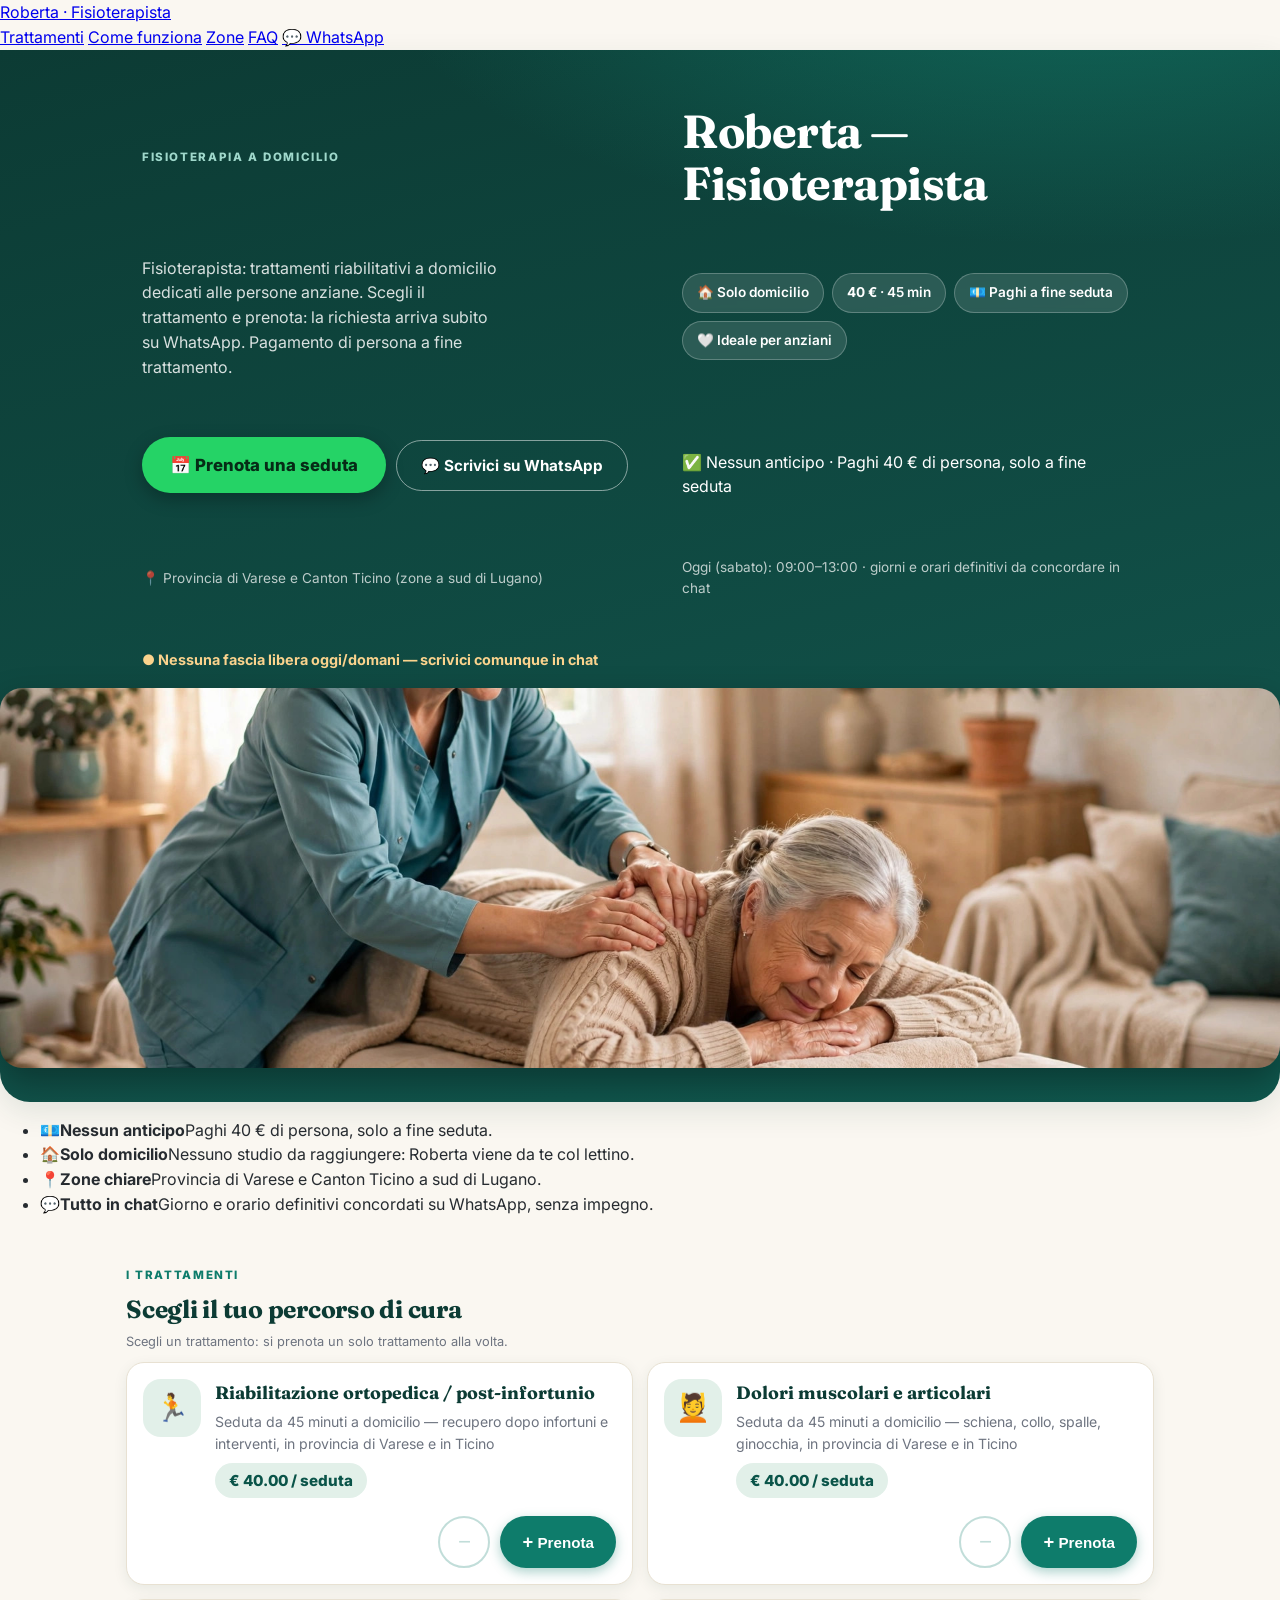
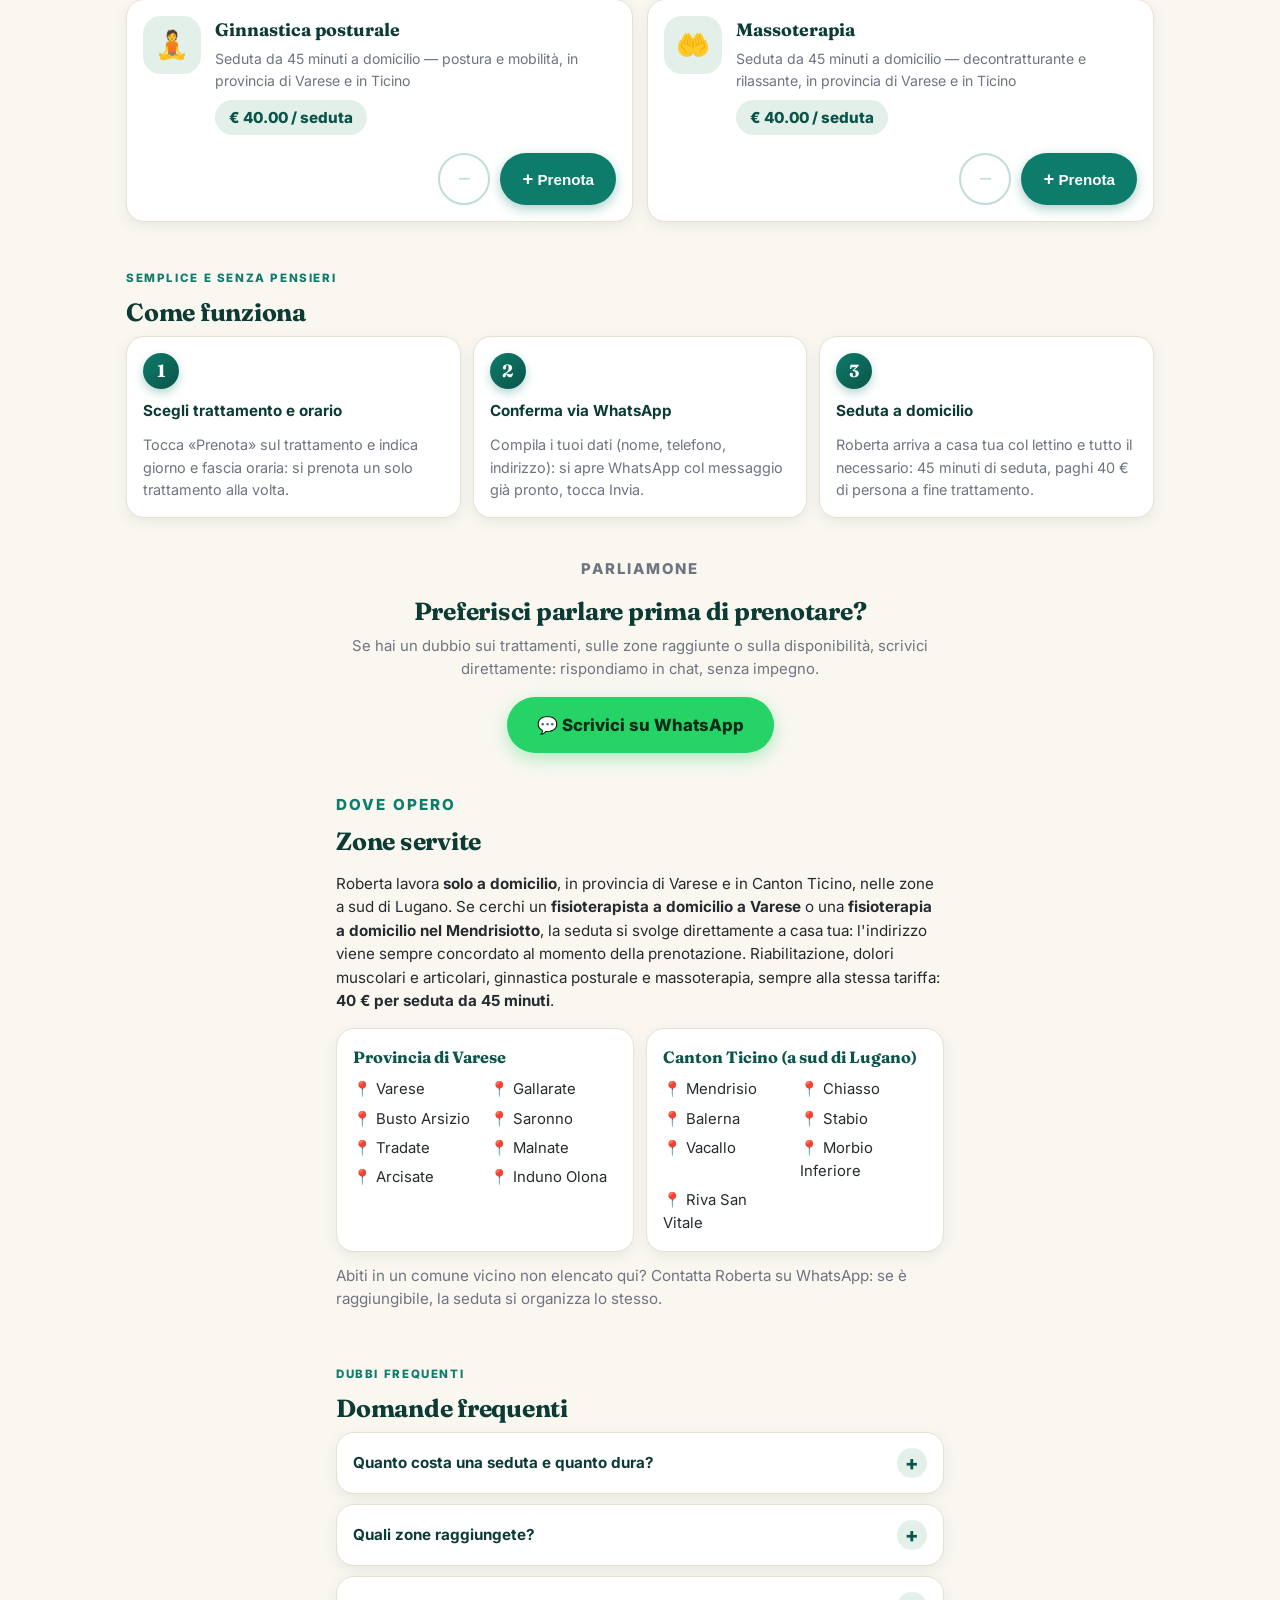
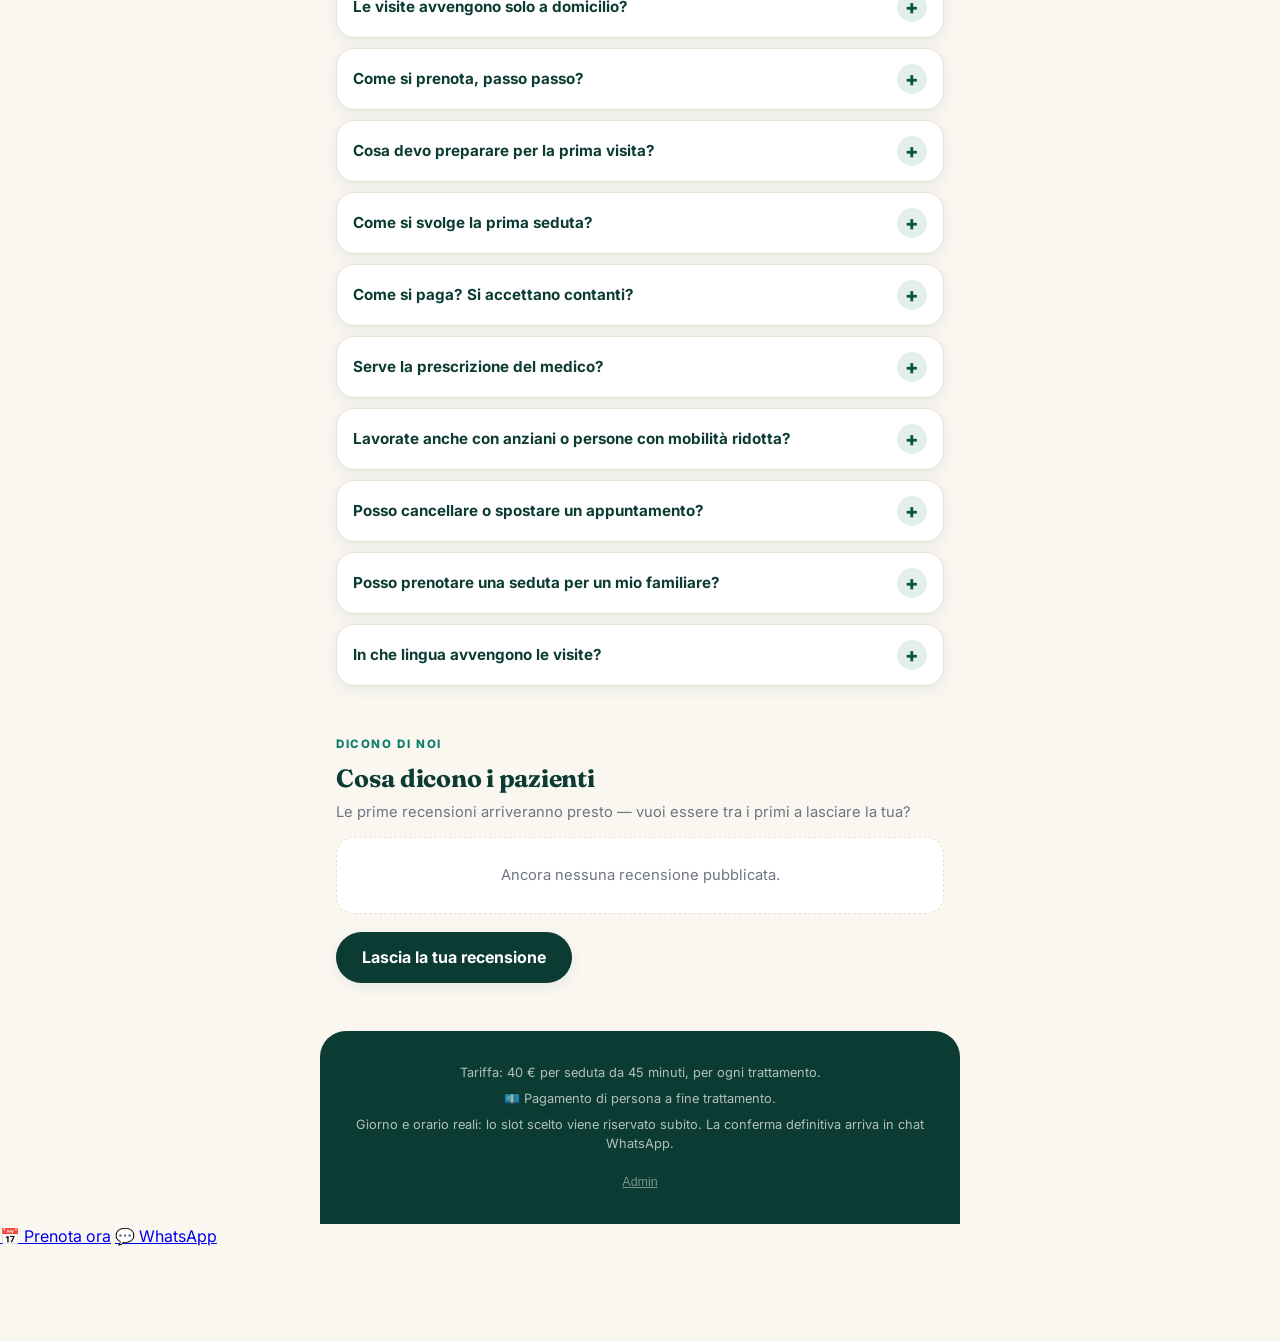
==== commit c82e2540: "fisio: UX conversione (nav sticky, hero CTA, trust strip, come-funziona, sticky bar mobile) — verifi" ====
--- a/index.html
+++ b/index.html
@@ -43,7 +43,23 @@
     "latitude": 45.8189,
     "longitude": 8.8277
   },
-  "areaServed": "Provincia di Varese e Canton Ticino (zone a sud di Lugano)",
+  "areaServed": [
+    { "@type": "City", "name": "Varese", "addressRegion": "VA", "addressCountry": "IT" },
+    { "@type": "City", "name": "Gallarate", "addressRegion": "VA", "addressCountry": "IT" },
+    { "@type": "City", "name": "Busto Arsizio", "addressRegion": "VA", "addressCountry": "IT" },
+    { "@type": "City", "name": "Saronno", "addressRegion": "VA", "addressCountry": "IT" },
+    { "@type": "City", "name": "Tradate", "addressRegion": "VA", "addressCountry": "IT" },
+    { "@type": "City", "name": "Malnate", "addressRegion": "VA", "addressCountry": "IT" },
+    { "@type": "City", "name": "Arcisate", "addressRegion": "VA", "addressCountry": "IT" },
+    { "@type": "City", "name": "Induno Olona", "addressRegion": "VA", "addressCountry": "IT" },
+    { "@type": "City", "name": "Mendrisio", "addressRegion": "TI", "addressCountry": "CH" },
+    { "@type": "City", "name": "Chiasso", "addressRegion": "TI", "addressCountry": "CH" },
+    { "@type": "City", "name": "Balerna", "addressRegion": "TI", "addressCountry": "CH" },
+    { "@type": "City", "name": "Stabio", "addressRegion": "TI", "addressCountry": "CH" },
+    { "@type": "City", "name": "Vacallo", "addressRegion": "TI", "addressCountry": "CH" },
+    { "@type": "City", "name": "Morbio Inferiore", "addressRegion": "TI", "addressCountry": "CH" },
+    { "@type": "City", "name": "Riva San Vitale", "addressRegion": "TI", "addressCountry": "CH" }
+  ],
   "description": "Sedute di fisioterapia a domicilio per persone anziane: riabilitazione, dolori muscolari e articolari, ginnastica posturale, massoterapia. 40 € per seduta da 45 minuti, pagamento di persona a fine trattamento.",
   "paymentAccepted": "Cash",
   "hasOfferCatalog": {
@@ -184,7 +200,19 @@
   Nessuna prenotazione reale viene inviata.
 </div>
 
-<header class="hero">
+<!-- builder1-ux: nav sticky con anchor alle sezioni principali -->
+<nav class="topnav" aria-label="Navigazione principale">
+  <a class="topnav-brand" href="#inizio">Roberta <span>· Fisioterapista</span></a>
+  <div class="topnav-links">
+    <a href="#trattamenti">Trattamenti</a>
+    <a href="#come-funziona">Come funziona</a>
+    <a href="#zone-servite">Zone</a>
+    <a href="#faq">FAQ</a>
+    <a class="topnav-wapp" href="https://wa.me/393451114337?text=Ciao%20Roberta%2C%20ho%20una%20domanda%20sulle%20sedute%20di%20fisioterapia%20a%20domicilio." target="_blank" rel="noopener">💬 WhatsApp</a>
+  </div>
+</nav>
+
+<header class="hero" id="inizio">
   <div class="hero-inner">
     <p class="eyebrow eyebrow-light">Fisioterapia a domicilio</p>
     <h1 id="t-nome">Caricamento…</h1>
@@ -192,12 +220,14 @@
     <ul class="hero-chips" aria-label="Punti di forza">
       <li>🏠 Solo domicilio</li>
       <li><strong>40&nbsp;€</strong> · 45 min</li>
+      <li>💶 Paghi a fine seduta</li>
       <li>🤍 Ideale per anziani</li>
     </ul>
     <div class="hero-cta">
-      <a class="btn-wapp" href="https://wa.me/393451114337?text=Ciao%20Roberta%2C%20vorrei%20prenotare%20una%20seduta%20di%20fisioterapia%20a%20domicilio." target="_blank" rel="noopener">💬 Prenota su WhatsApp</a>
-      <a class="btn-ghost" href="#trattamenti">Vedi i trattamenti</a>
+      <a class="btn-wapp" href="#trattamenti">📅 Prenota una seduta</a>
+      <a class="btn-ghost" href="https://wa.me/393451114337?text=Ciao%20Roberta%2C%20vorrei%20prenotare%20una%20seduta%20di%20fisioterapia%20a%20domicilio." target="_blank" rel="noopener">💬 Scrivici su WhatsApp</a>
     </div>
+    <p class="hero-garanzia">✅ Nessun anticipo · Paghi 40&nbsp;€ di persona, solo a fine seduta</p>
     <p id="t-zone" class="hero-zone"></p>
     <p id="t-orari" class="hero-orari"></p>
     <p id="t-stato" class="stato"></p>
@@ -208,6 +238,16 @@
 </header>
 
 <div id="load-error" class="error-box" role="alert" hidden></div>
+
+<!-- builder1-ux: trust signals veri, sopra la piega decisionale -->
+<section class="fiducia" aria-label="Garanzie">
+  <ul class="fiducia-lista">
+    <li><span class="fiducia-ico" aria-hidden="true">💶</span><strong>Nessun anticipo</strong><span>Paghi 40&nbsp;€ di persona, solo a fine seduta.</span></li>
+    <li><span class="fiducia-ico" aria-hidden="true">🏠</span><strong>Solo domicilio</strong><span>Nessuno studio da raggiungere: Roberta viene da te col lettino.</span></li>
+    <li><span class="fiducia-ico" aria-hidden="true">📍</span><strong>Zone chiare</strong><span>Provincia di Varese e Canton Ticino a sud di Lugano.</span></li>
+    <li><span class="fiducia-ico" aria-hidden="true">💬</span><strong>Tutto in chat</strong><span>Giorno e orario definitivi concordati su WhatsApp, senza impegno.</span></li>
+  </ul>
+</section>
 
 <section class="trattamenti-sezione" id="trattamenti" aria-label="Trattamenti">
 <p class="eyebrow">I trattamenti</p>
@@ -218,21 +258,21 @@
 <main id="menu"></main>
 </section>
 
-<section class="come-funziona" aria-label="Come funziona">
+<section class="come-funziona" id="come-funziona" aria-label="Come funziona">
   <p class="eyebrow">Semplice e senza pensieri</p>
   <h2 class="sezione-titolo">Come funziona</h2>
   <ol class="passaggi">
     <li>
-      <strong>Scegli il trattamento</strong>
-      <p>Tocca un trattamento dal menù: si prenota un solo trattamento alla volta.</p>
+      <strong>Scegli trattamento e orario</strong>
+      <p>Tocca «Prenota» sul trattamento e indica giorno e fascia oraria: si prenota un solo trattamento alla volta.</p>
     </li>
     <li>
-      <strong>Compila i tuoi dati (nome, telefono, indirizzo)</strong>
-      <p>L'indirizzo è obbligatorio: le visite sono solo a domicilio.</p>
+      <strong>Conferma via WhatsApp</strong>
+      <p>Compila i tuoi dati (nome, telefono, indirizzo): si apre WhatsApp col messaggio già pronto, tocca Invia.</p>
     </li>
     <li>
-      <strong>Conferma su WhatsApp toccando Invia</strong>
-      <p>Si apre WhatsApp con il messaggio già pronto; giorno e orario definitivi si concordano in chat.</p>
+      <strong>Seduta a domicilio</strong>
+      <p>Roberta arriva a casa tua col lettino e tutto il necessario: 45 minuti di seduta, paghi 40&nbsp;€ di persona a fine trattamento.</p>
     </li>
   </ol>
 </section>
@@ -278,7 +318,7 @@
   <p class="muted small zone-nota">Abiti in un comune vicino non elencato qui? Contatta Roberta su WhatsApp: se è raggiungibile, la seduta si organizza lo stesso.</p>
 </section>
 
-<section class="faq" aria-label="Domande frequenti">
+<section class="faq" id="faq" aria-label="Domande frequenti">
   <p class="eyebrow">Dubbi frequenti</p>
   <h2 class="sezione-titolo">Domande frequenti</h2>
   <details class="faq-item">
@@ -345,6 +385,13 @@
   <p class="muted small">Giorno e orario reali: lo slot scelto viene riservato subito. La conferma definitiva arriva in chat WhatsApp.</p>
   <p class="foot-admin"><button id="admin-link" type="button" class="admin-link">Admin</button></p>
 </footer>
+
+<!-- builder1-ux: sticky bar mobile con Prenota ora + WhatsApp (solo HTML/CSS:
+     si nasconde da sola quando il carrello/drawer/pannelli sono aperti, vedi styles.css) -->
+<div id="sticky-cta" aria-label="Azioni rapide">
+  <a class="scta-prenota" href="#trattamenti">📅 Prenota ora</a>
+  <a class="scta-wapp" href="https://wa.me/393451114337?text=Ciao%20Roberta%2C%20vorrei%20prenotare%20una%20seduta%20di%20fisioterapia%20a%20domicilio." target="_blank" rel="noopener">💬 WhatsApp</a>
+</div>
 
 <!-- Barra prenotazione sticky -->
 <button id="cartbar" hidden aria-label="Apri il riepilogo della prenotazione">
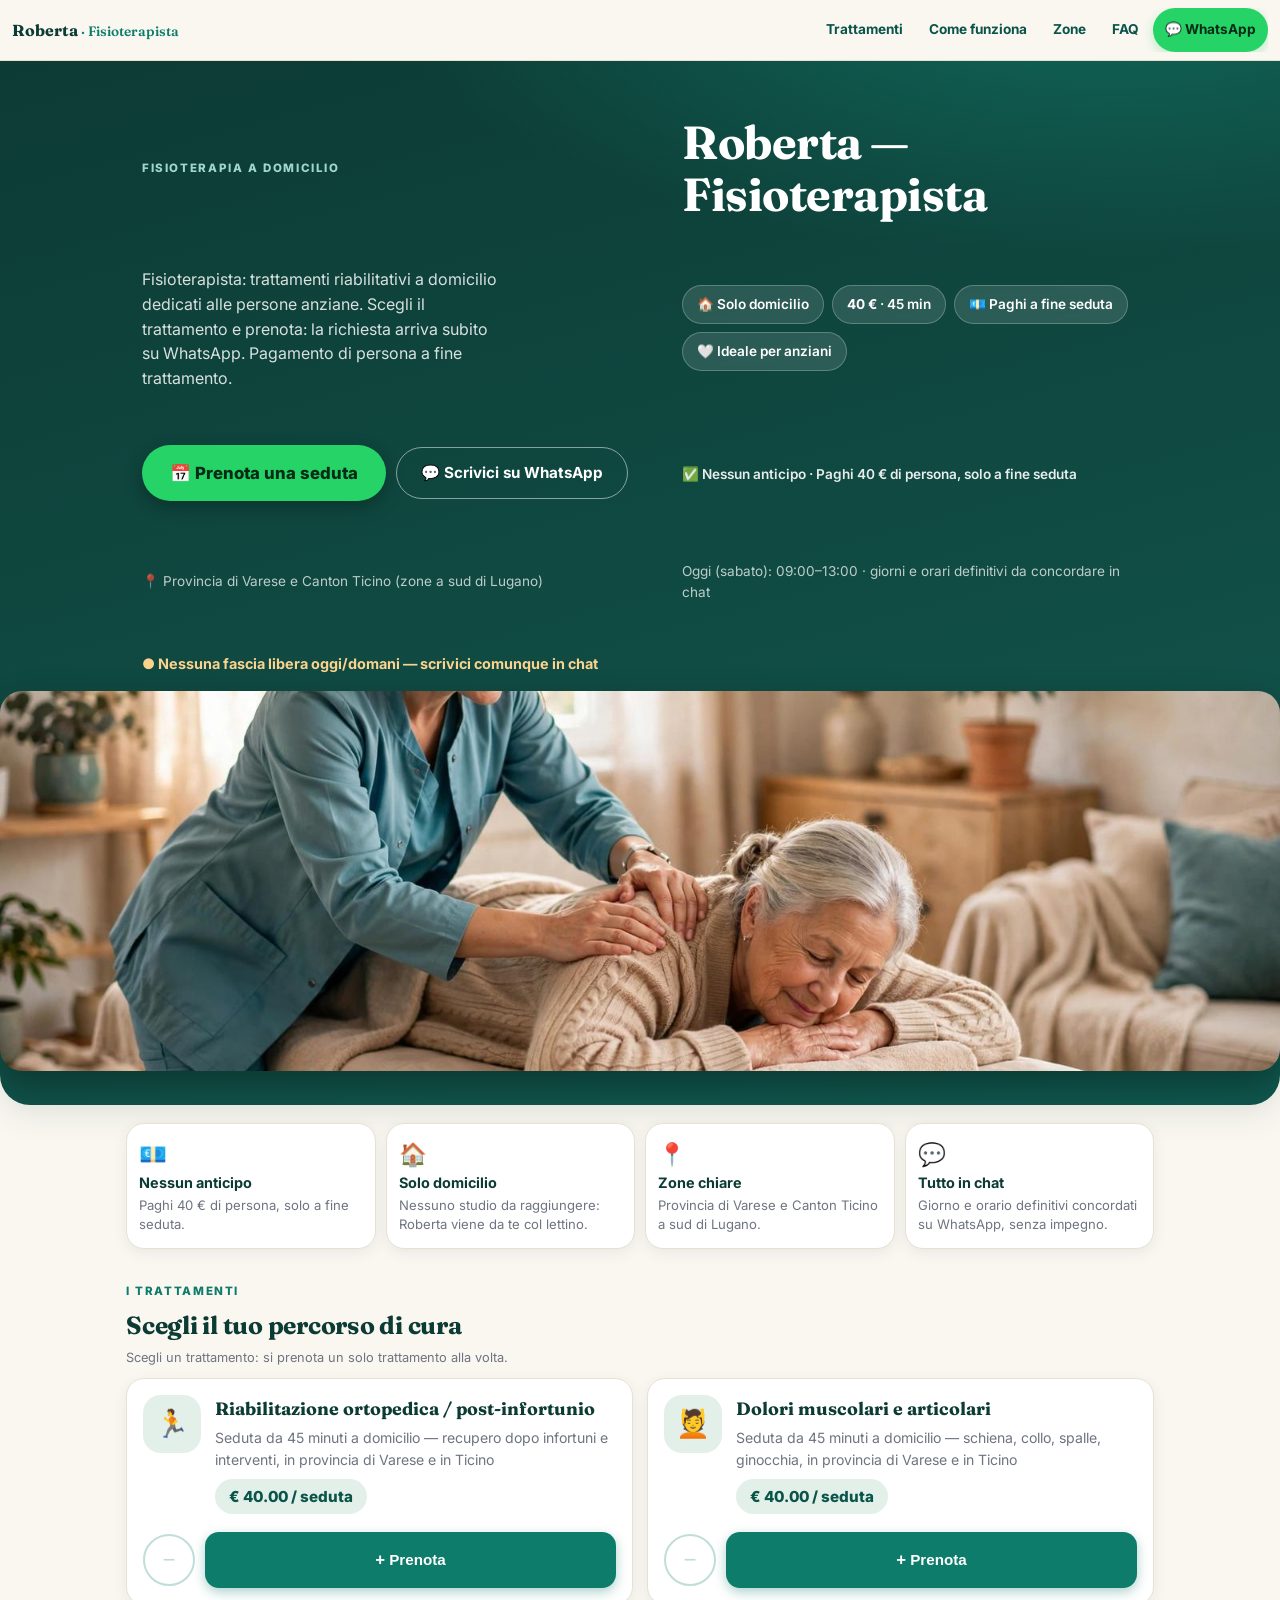
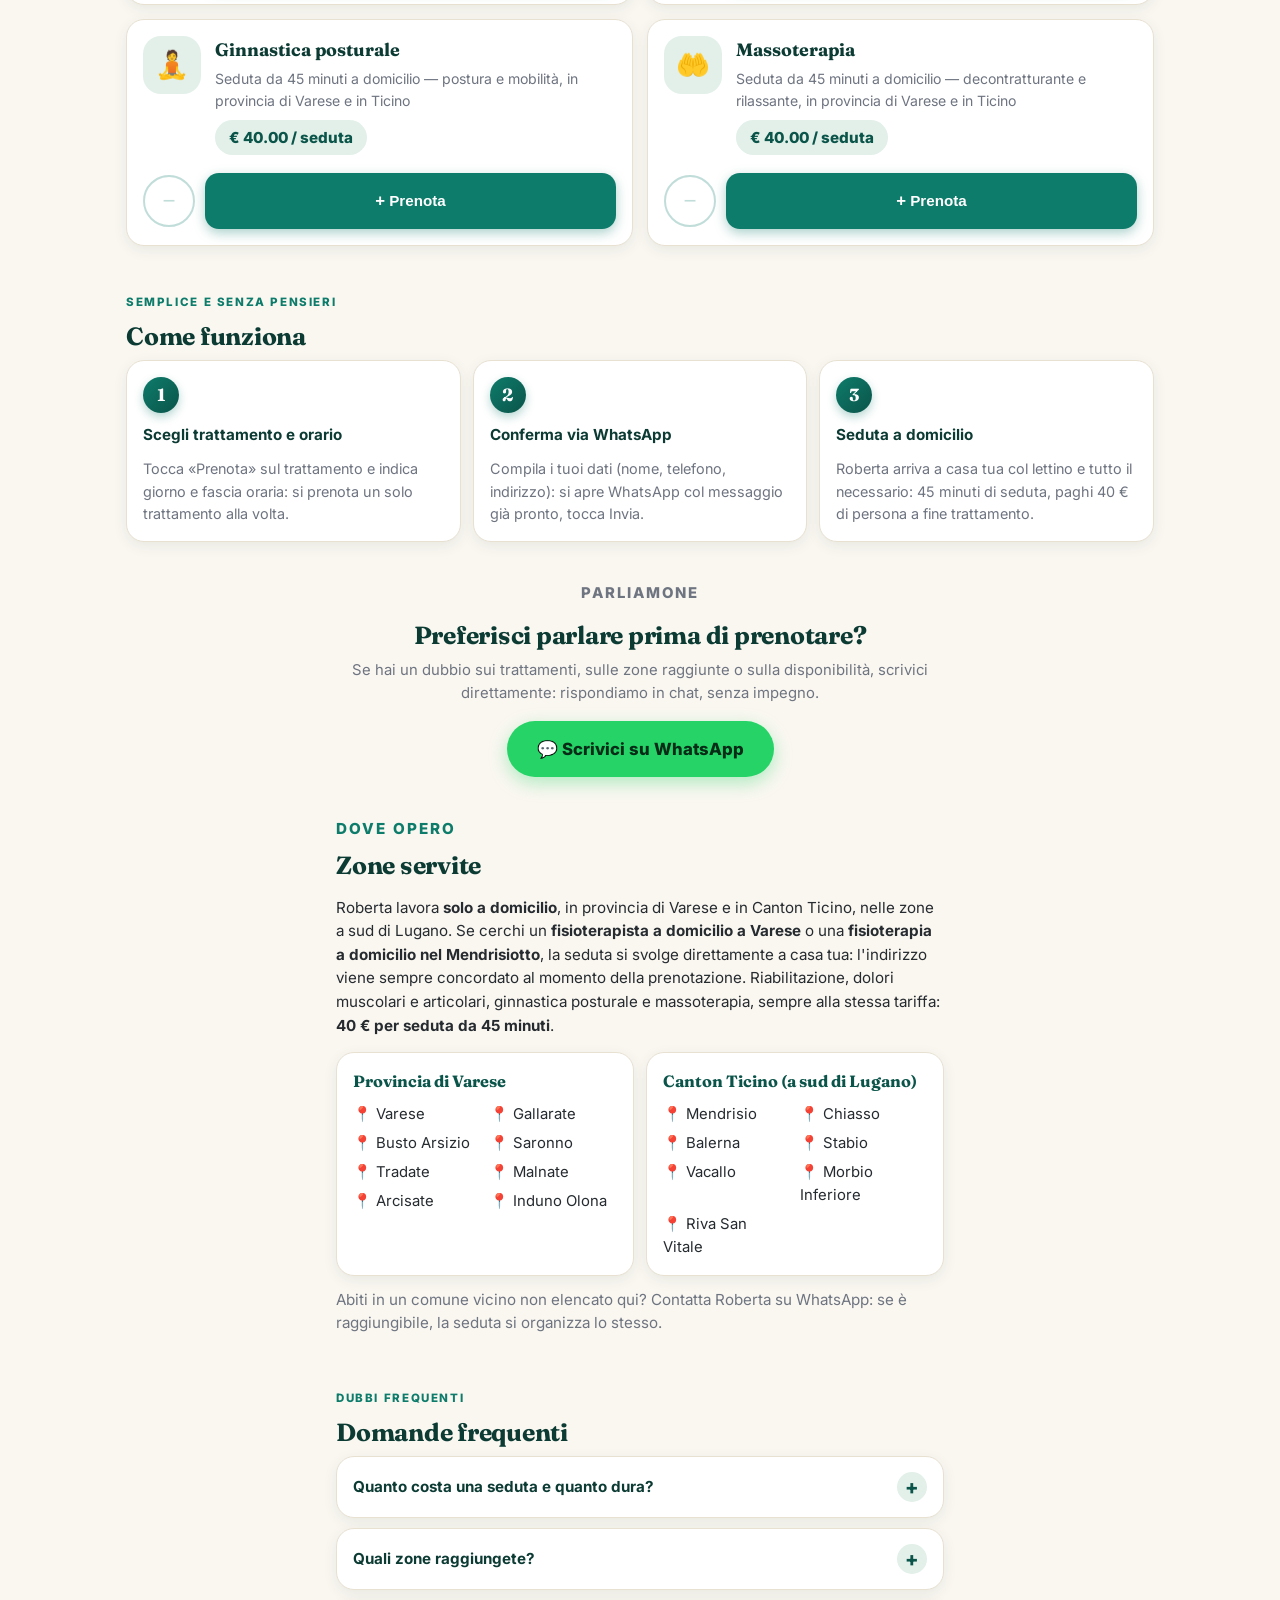
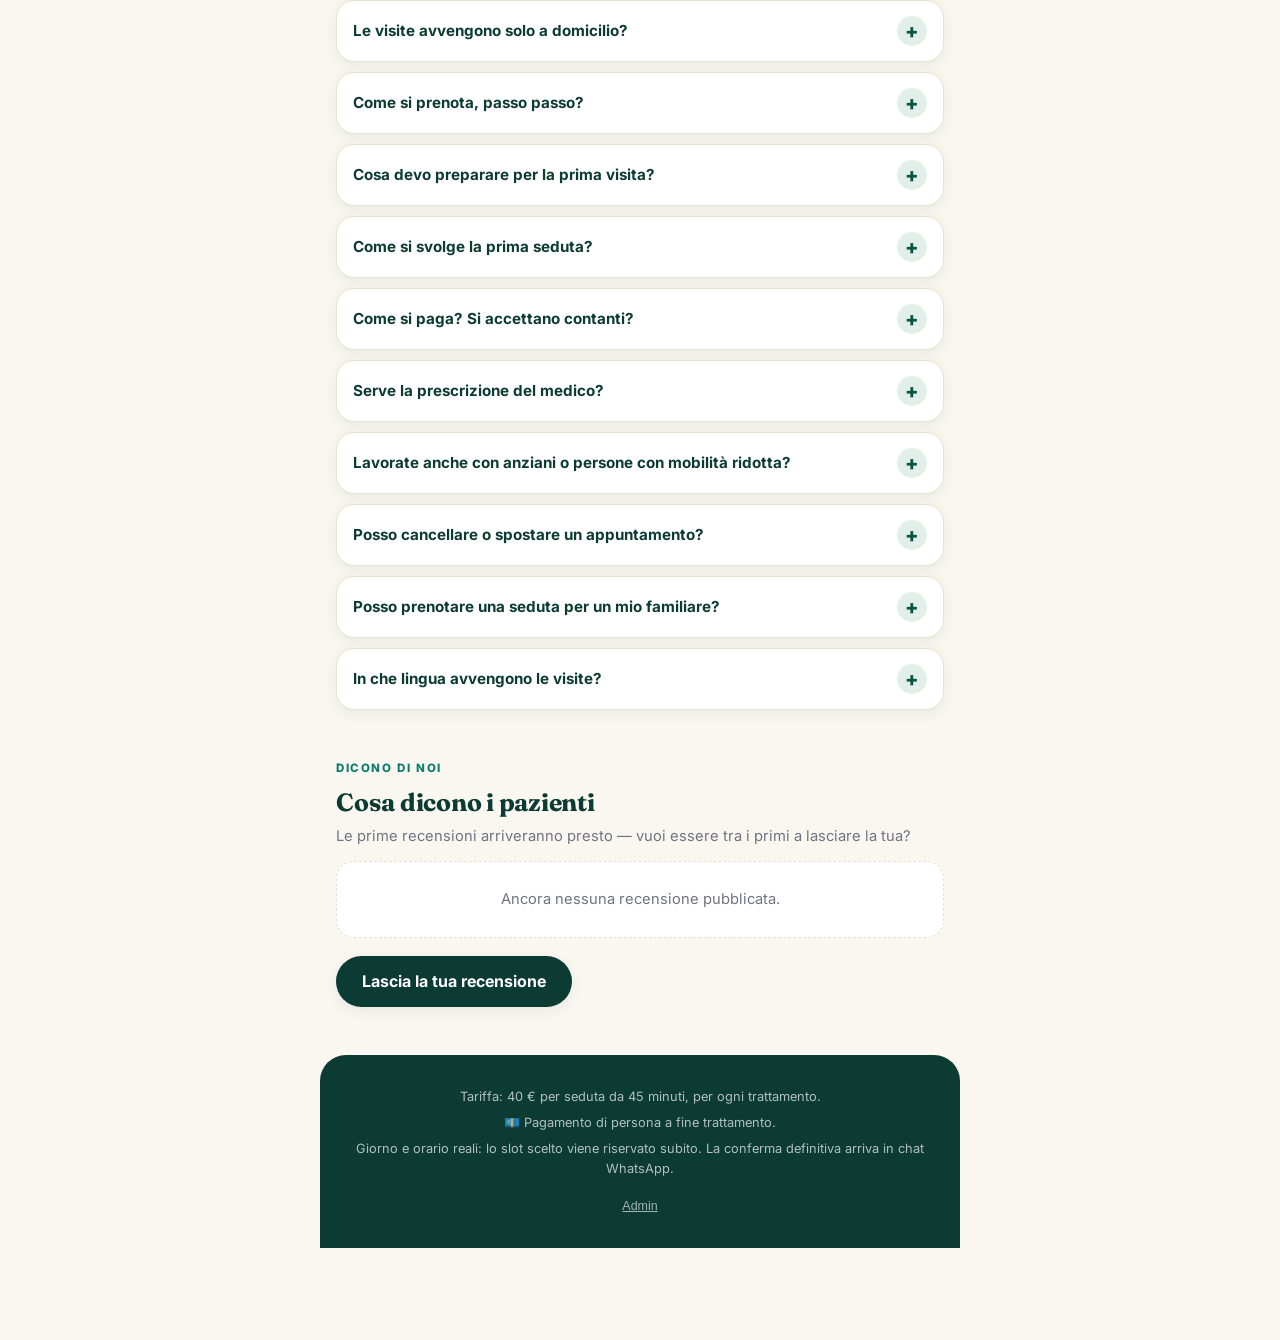
==== commit 26bf2fd8: "fisio: HEAD SEO head edits — keywords meta + LocalBusiness type [W2]" ====
--- a/index.html
+++ b/index.html
@@ -7,6 +7,7 @@
 <meta name="description" content="Fisioterapista a domicilio a Varese e in Ticino (sud Lugano): riabilitazione, dolori muscolari, ginnastica posturale, massoterapia. 40 € per seduta di 45 min.">
 <link rel="canonical" href="https://fisio-roberta.vercel.app/">
 <link rel="alternate" hreflang="it" href="https://fisio-roberta.vercel.app/">
+<meta name="keywords" content="fisioterapista a domicilio Varese, fisioterapia a domicilio Ticino, fisioterapista domicilio Mendrisio, fisioterapista domicilio Lugano sud, riabilitazione a domicilio Varese, massoterapia a domicilio Ticino, ginnastica posturale domicilio, dolori muscolari fisioterapista Varese">
 <meta name="geo.region" content="IT-VA">
 <meta name="geo.placename" content="Varese, Provincia di Varese">
 <meta name="geo.position" content="45.8189;8.8277">
@@ -32,7 +33,7 @@
 <script type="application/ld+json">
 {
   "@context": "https://schema.org",
-  "@type": "Physiotherapy",
+  "@type": ["Physiotherapy", "LocalBusiness"],
   "name": "Roberta — Fisioterapista",
   "url": "https://fisio-roberta.vercel.app/",
   "telephone": "+39 345 111 4337",
--- a/styles.css
+++ b/styles.css
@@ -37,7 +37,7 @@
   background: var(--sfondo);
   color: var(--testo);
   line-height: 1.55;
-  padding-bottom: 92px; /* spazio per la barra prenotazione sticky */
+  padding-bottom: calc(92px + env(safe-area-inset-bottom, 0px)); /* spazio per la barra prenotazione sticky + notch iPhone (04/10/2026) */
   -webkit-font-smoothing: antialiased;
 }
 
@@ -296,6 +296,11 @@
 }
 .btn-add.in-cart { background: var(--primario-scuro); }
 .btn-add.in-cart::after { content: " Scelto"; }
+.btn-add, .btn-remove, .cta, .btn-wapp, .btn-ghost, .cta-whatsapp,
+.recensioni-cta, .slot-chip, .day-btn, .faq-item summary,
+#cartbar, .topnav-links a, #sticky-cta a {
+  touch-action: manipulation;
+}
 .btn-add:active { transform: scale(0.96); }
 .btn-remove {
   background: var(--card);
@@ -401,7 +406,7 @@
 #drawer-chiudi {
   background: var(--sabbia);
   border: none;
-  width: 40px; height: 40px;
+  width: 44px; height: 44px; /* tap target mobile (04/10/2026) */
   border-radius: 50%;
   font-size: 1.1rem;
   cursor: pointer;
@@ -460,9 +465,10 @@
 .riga .r-prezzo { font-size: 0.95rem; font-weight: 800; color: var(--primario-scuro); white-space: nowrap; }
 .qty { display: flex; align-items: center; gap: 8px; }
 .qty button {
-  width: 32px; height: 32px; border-radius: 50%;
+  width: 44px; height: 44px; border-radius: 50%; /* target 44px a11y (W7 05/10/2026) */
   border: 1px solid var(--bordo); background: #fff;
   font-size: 1.1rem; cursor: pointer;
+  touch-action: manipulation;
 }
 .qty .q { min-width: 20px; text-align: center; font-weight: 700; }
 .r-rimuovi { background: none; border: none; color: var(--muted); cursor: pointer; font-size: 1.05rem; min-width: 44px; min-height: 44px; }
@@ -521,6 +527,15 @@
   border: 2px solid #B91C1C;
   background: #FFF7F7;
 }
+/* Hook ARIA (aria-describedby / aria-invalid): stesso stile anche quando
+   lo stato errore è esposto via attributi ARIA invece che via classe (W7) */
+#ordine-form input[aria-invalid="true"],
+#ordine-form select[aria-invalid="true"],
+#ordine-form textarea[aria-invalid="true"] {
+  border: 2px solid #B91C1C;
+  background: #FFF7F7;
+}
+.campo-err::before { content: "\26A0\FE0E  "; } /* icona avviso non-emoji per SR */
 .avviso {
   background: var(--warn-bg);
   color: var(--warn-testo);
@@ -804,7 +819,7 @@
   background: none;
   border: none;
   padding: 10px 14px;
-  color: rgba(255, 255, 255, 0.45);
+  color: rgba(255, 255, 255, 0.62); /* contrasto WCAG AA su petrolio (W7 05/10/2026) */
   font-size: 0.78rem;
   text-decoration: underline;
   cursor: pointer;
@@ -853,6 +868,7 @@
   border: 1.5px solid var(--bordo);
   border-radius: 999px;
   padding: 11px 26px;
+  min-height: 44px; /* target 44px a11y (W7 05/10/2026) */
   font-size: 1rem;
   font-weight: 600;
   cursor: pointer;
@@ -1055,33 +1071,57 @@
   text-decoration: none;
   transition: top 0.15s ease;
 }
-.skip-link:focus-visible { top: 12px; }
-
+.skip-link:focus, .skip-link:focus-visible { top: 12px; }
+
+/* Indicatore di focus forte e ad alto contrasto per la navigazione da tastiera
+   (W7 a11y 05/10/2026): anello da 3px su TUTTI gli elementi focalizzabili. */
 :focus-visible {
-  outline: 2px solid var(--primario);
+  outline: 3px solid var(--primario);
   outline-offset: 2px;
 }
-.btn-add:focus-visible,
-.btn-remove:focus-visible,
-#drawer-chiudi:focus-visible,
-.qty button:focus-visible,
-#cartbar:focus-visible,
-.cta:focus-visible,
-.btn-wapp:focus-visible,
-.btn-ghost:focus-visible,
-.cta-whatsapp:focus-visible,
-.recensioni-cta:focus-visible {
-  outline-width: 3px;
+/* Su sfondi scuri il petrolio non avrebbe contrasto: outline bianco */
+.hero :focus-visible,
+.foot :focus-visible,
+#cartbar :focus-visible,
+#sticky-cta :focus-visible,
+.totali :focus-visible,
+#demo-banner :focus-visible {
+  outline-color: #fff;
+}
+/* I campi form azzerano l'outline su :focus: per la tastiera ripristino
+   un anello solido ben visibile al posto del solo box-shadow tenue */
+#ordine-form input:focus-visible,
+#ordine-form select:focus-visible,
+#ordine-form textarea:focus-visible,
+.admin-blocco input:focus-visible,
+.admin-blocco select:focus-visible {
+  outline: 3px solid var(--primario);
   outline-offset: 2px;
+  box-shadow: none;
 }
 
 @media (prefers-reduced-motion: reduce) {
   html { scroll-behavior: auto; }
+  html:focus-within { scroll-behavior: auto; }
   *, *::before, *::after {
     animation-duration: 0.01ms !important;
     animation-iteration-count: 1 !important;
     transition-duration: 0.01ms !important;
+    scroll-behavior: auto !important;
   }
+}
+
+/* Contrasto alto richiesto dall'utente: testi secondari più scuri */
+@media (prefers-contrast: more) {
+  :root { --muted: #4B5563; }
+  .hero-sub, .hero-zone, .hero-orari { color: #fff; }
+  .foot, .foot .muted { color: #fff; }
+}
+
+/* Windows High Contrast / forced colors: indicatori sempre visibili */
+@media (forced-colors: active) {
+  :focus-visible { outline: 3px solid Highlight; }
+  .skip-link { border: 2px solid ButtonText; }
 }
 
 /* ===== Prenotazione con giorno + slot (disponibilità reali) ===== */
@@ -1106,8 +1146,173 @@
   padding: 10px 14px; border-radius: 999px;
   border: 1.5px solid #cfd8d3; background: #fff; cursor: pointer;
   font: inherit; font-weight: 600;
+  min-height: 44px; /* tap target mobile (04/10/2026) */
 }
 .slot-chip.sel { border-color: #0E7C6B; background: #0E7C6B; color: #fff; }
+
+/* =====================================================================
+ * BUILDER 1 — UX/conversione (03/10/2026): nav sticky, trust strip,
+ * sticky bar mobile, CTA hero rafforzata, card Prenota più visibile.
+ * Solo CSS: nessuna logica del form toccata.
+ * ===================================================================== */
+
+/* ---------- Nav sticky con anchor ---------- */
+.topnav {
+  position: sticky;
+  top: 0;
+  z-index: 55;
+  display: flex;
+  align-items: center;
+  gap: 8px;
+  padding: 8px 12px;
+  background: rgba(250, 247, 241, 0.96);
+  -webkit-backdrop-filter: blur(6px);
+  backdrop-filter: blur(6px);
+  border-bottom: 1px solid var(--bordo);
+}
+.topnav-brand {
+  font-family: var(--font-titoli);
+  font-weight: 700;
+  font-size: 1rem;
+  color: var(--petrolio);
+  text-decoration: none;
+  white-space: nowrap;
+}
+.topnav-brand span { color: var(--primario); font-weight: 600; font-size: 0.85rem; }
+.topnav-links {
+  display: flex;
+  gap: 2px;
+  margin-left: auto;
+  overflow-x: auto;
+  -webkit-overflow-scrolling: touch;
+  scrollbar-width: none;
+}
+.topnav-links::-webkit-scrollbar { display: none; }
+.topnav-links a {
+  white-space: nowrap;
+  text-decoration: none;
+  color: var(--primario-scuro);
+  font-weight: 700;
+  font-size: 0.85rem;
+  padding: 10px 12px;
+  border-radius: 999px;
+  min-height: 44px;
+  display: inline-flex;
+  align-items: center;
+}
+.topnav-links a:active { background: var(--mmenta); }
+.topnav-wapp {
+  background: #25D366;
+  color: #062b16 !important;
+  box-shadow: 0 4px 12px rgba(37, 211, 102, 0.3);
+}
+
+/* ---------- Hero: garanzia sotto la CTA ---------- */
+.hero-garanzia {
+  font-size: 0.85rem;
+  font-weight: 600;
+  color: rgba(255, 255, 255, 0.9);
+  margin: 0 0 14px;
+}
+
+/* ---------- Trust strip ---------- */
+.fiducia {
+  max-width: 640px;
+  margin: 0 auto;
+  padding: 18px 16px 0;
+}
+.fiducia-lista {
+  list-style: none;
+  margin: 0;
+  padding: 0;
+  display: grid;
+  grid-template-columns: 1fr 1fr;
+  gap: 10px;
+}
+.fiducia-lista li {
+  background: var(--card);
+  border: 1px solid var(--bordo);
+  border-radius: var(--raggio);
+  box-shadow: var(--ombra-sm);
+  padding: 14px 12px;
+  display: flex;
+  flex-direction: column;
+  gap: 2px;
+  font-size: 0.82rem;
+  color: var(--muted);
+  line-height: 1.45;
+}
+.fiducia-ico { font-size: 1.4rem; }
+.fiducia-lista li strong {
+  color: var(--petrolio);
+  font-size: 0.9rem;
+}
+@media (min-width: 760px) {
+  .fiducia { max-width: 1060px; }
+  .fiducia-lista { grid-template-columns: repeat(4, 1fr); }
+}
+
+/* ---------- Sticky bar mobile: Prenota ora + WhatsApp ---------- */
+#sticky-cta {
+  position: fixed;
+  left: 12px;
+  right: 12px;
+  bottom: calc(12px + env(safe-area-inset-bottom, 0px));
+  z-index: 50;
+  display: flex;
+  gap: 10px;
+  max-width: 616px;
+  margin: 0 auto;
+}
+#sticky-cta a {
+  flex: 1 1 0;
+  display: inline-flex;
+  align-items: center;
+  justify-content: center;
+  min-height: 56px;
+  border-radius: 999px;
+  font-weight: 800;
+  font-size: 1rem;
+  text-decoration: none;
+  box-shadow: 0 10px 28px rgba(12, 59, 52, 0.38);
+}
+#sticky-cta a:active { transform: scale(0.97); }
+.scta-prenota {
+  background: var(--primario);
+  color: #fff;
+  border: 1.5px solid rgba(255, 255, 255, 0.25);
+}
+.scta-wapp {
+  background: #25D366;
+  color: #062b16;
+}
+/* La sticky bar sparisce quando il carrello/drawer o un pannello sono aperti
+   (solo CSS, via :has — nessuna logica JS toccata) */
+body:has(#cartbar:not([hidden])) #sticky-cta,
+body:has(#drawer:not([hidden])) #sticky-cta,
+body:has(#conferma:not([hidden])) #sticky-cta,
+body:has(#pin-panel:not([hidden])) #sticky-cta,
+body:has(#admin-panel:not([hidden])) #sticky-cta {
+  display: none;
+}
+@media (min-width: 760px) {
+  #sticky-cta { display: none; }
+}
+
+/* ---------- Card trattamenti: pulsante Prenota più evidente ---------- */
+.prod-azioni { justify-content: stretch; }
+.btn-add {
+  flex: 1 1 auto;
+  border-radius: 14px;
+  height: 56px;
+  font-size: 1.05rem;
+}
+.btn-add::after { content: " Prenota"; }
+
+/* ---------- Anchor: non finire sotto la nav sticky ---------- */
+#inizio, #trattamenti, #come-funziona, #zone-servite, #faq {
+  scroll-margin-top: 66px;
+}
 
 /* ===== Admin disponibilità ===== */
 .disp-righe { display: flex; flex-direction: column; gap: 6px; margin-top: 8px; }
@@ -1124,5 +1329,7 @@
 .disp-azioni button {
   padding: 6px 10px; border-radius: 8px; border: 1px solid #cfd8d3;
   background: #f7faf9; cursor: pointer; font-size: 0.82rem;
+  min-height: 44px; min-width: 44px; /* target 44px a11y (W7 05/10/2026) */
+  touch-action: manipulation;
 }
 .disp-azioni button:hover { background: #e6f4f1; }
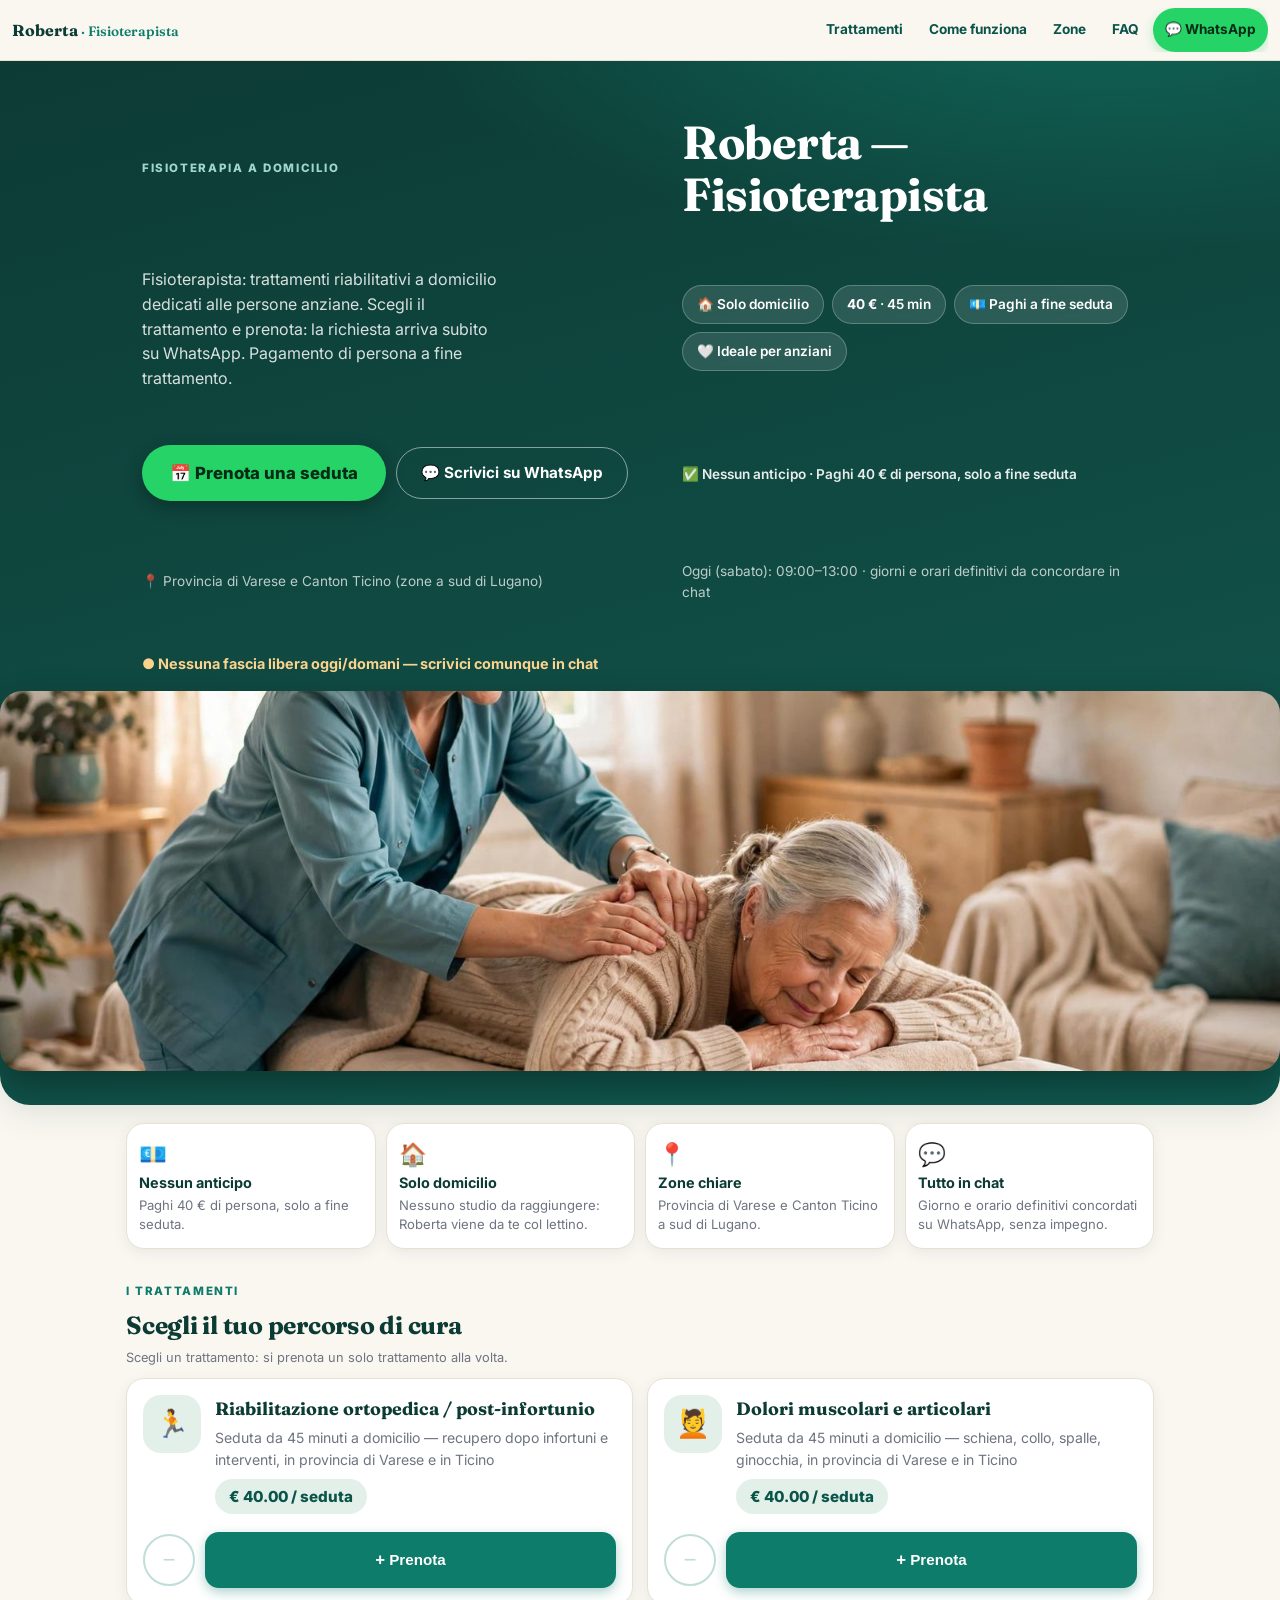
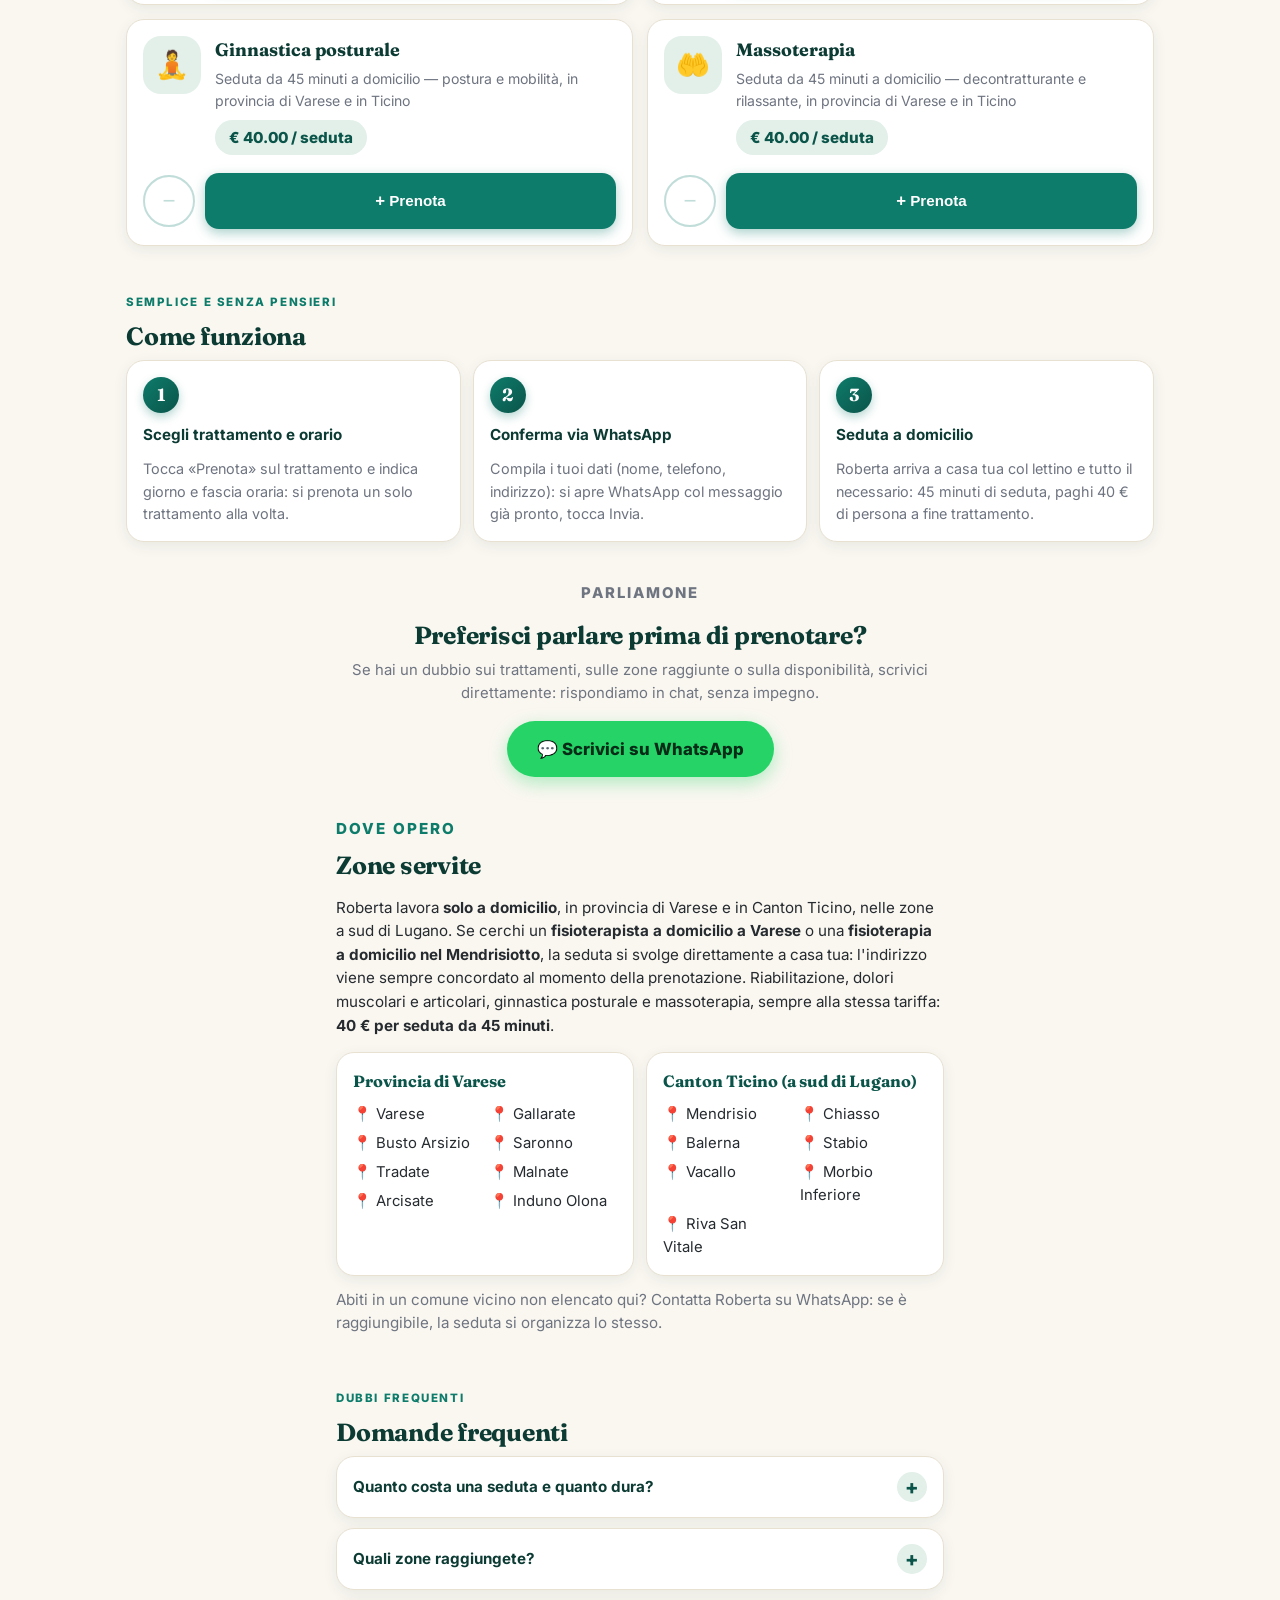
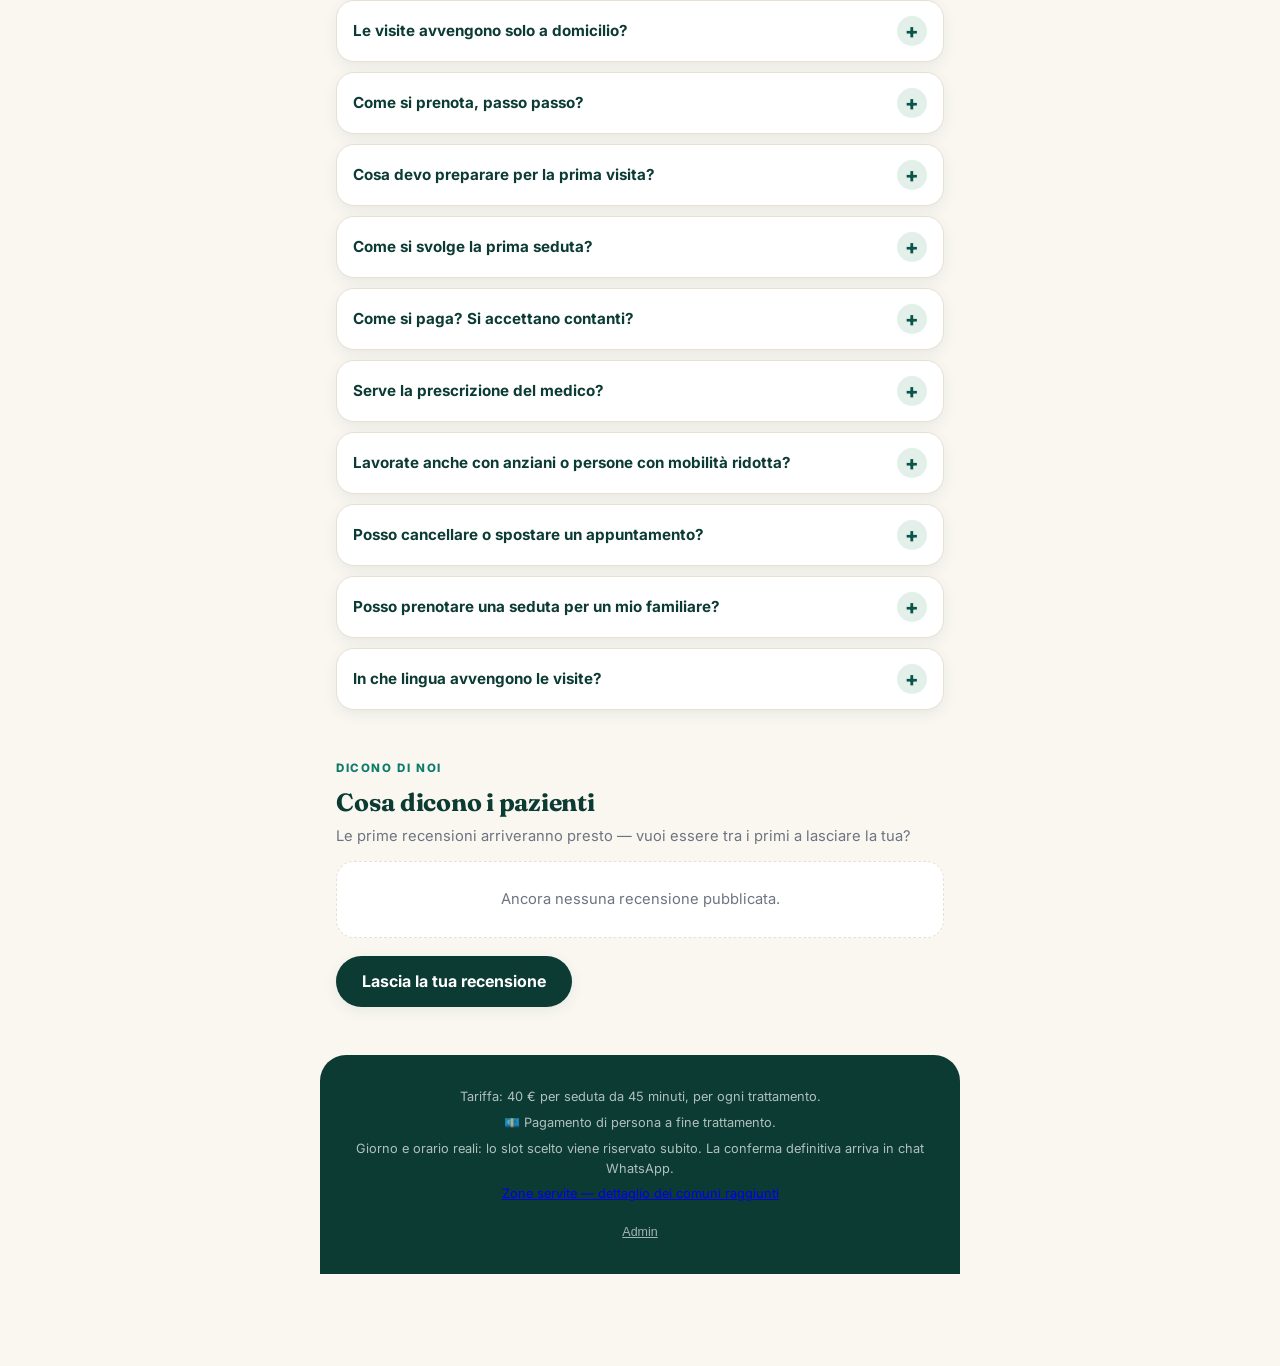
==== commit ef8fd6c7: "fisio: hook reminders.js + link pagina zone-servite nel footer [W3/W6]" ====
--- a/index.html
+++ b/index.html
@@ -384,6 +384,7 @@
   <p class="muted small">Tariffa: 40 € per seduta da 45 minuti, per ogni trattamento.</p>
   <p class="muted small">💶 Pagamento di persona a fine trattamento.</p>
   <p class="muted small">Giorno e orario reali: lo slot scelto viene riservato subito. La conferma definitiva arriva in chat WhatsApp.</p>
+  <p class="muted small"><a href="zone-servite.html">Zone servite — dettaglio dei comuni raggiunti</a></p>
   <p class="foot-admin"><button id="admin-link" type="button" class="admin-link">Admin</button></p>
 </footer>
 
@@ -573,6 +574,7 @@
   </form>
 </section>
 
+<script src="reminders.js" defer></script>
 <script src="app.js"></script>
 
 <!-- Schermata di conferma post-prenotazione -->
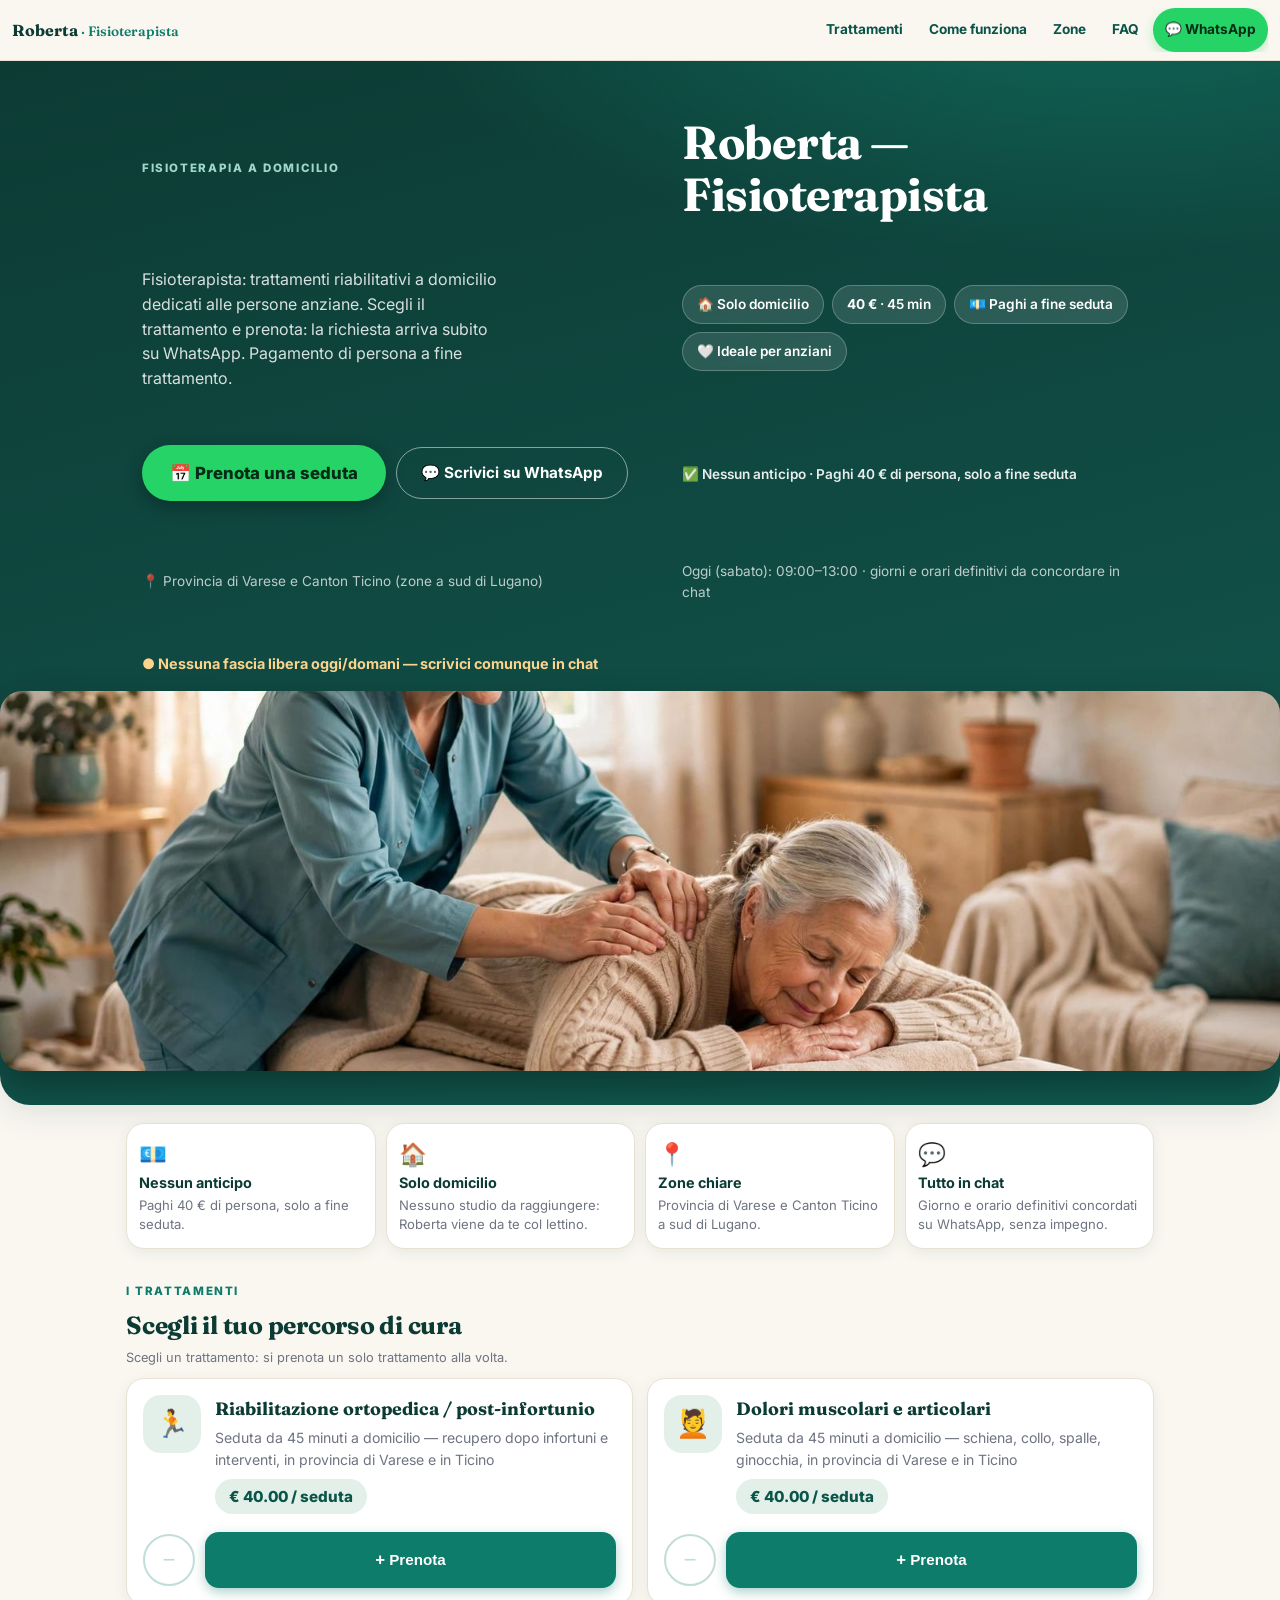
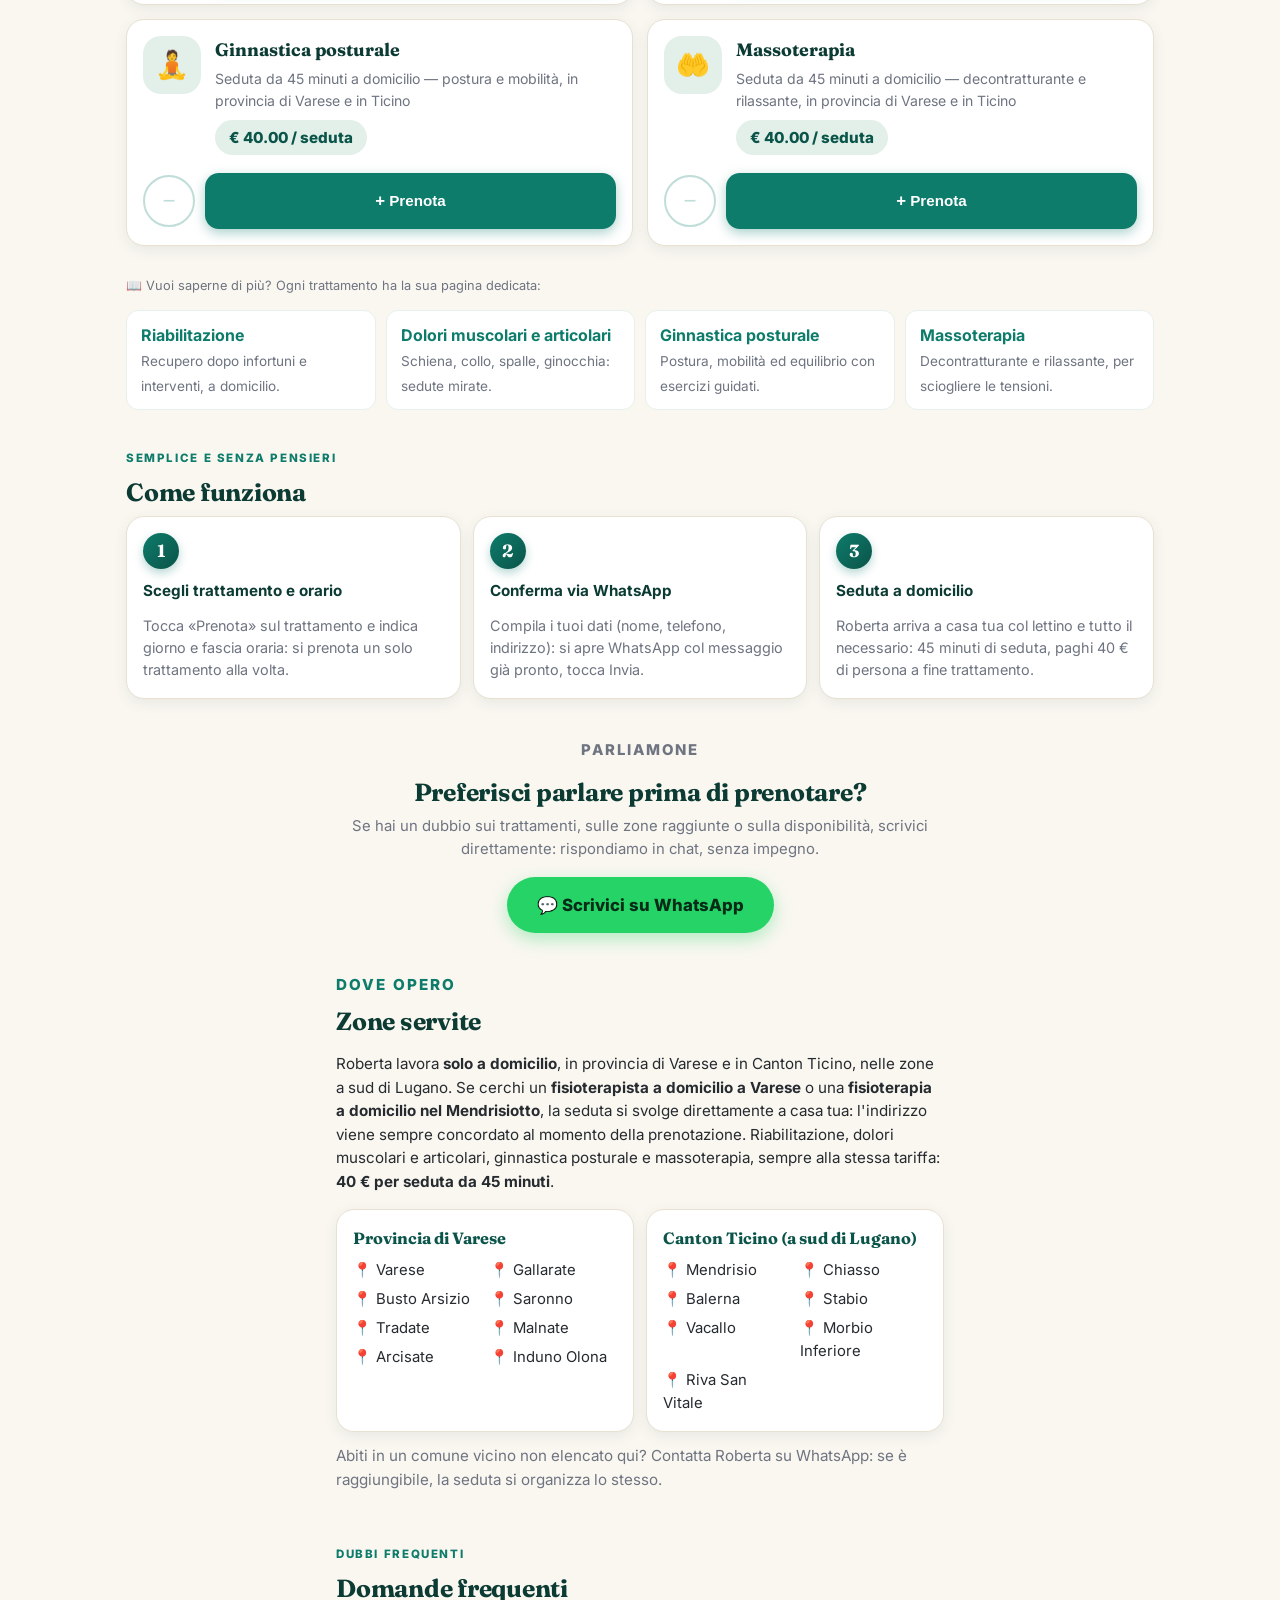
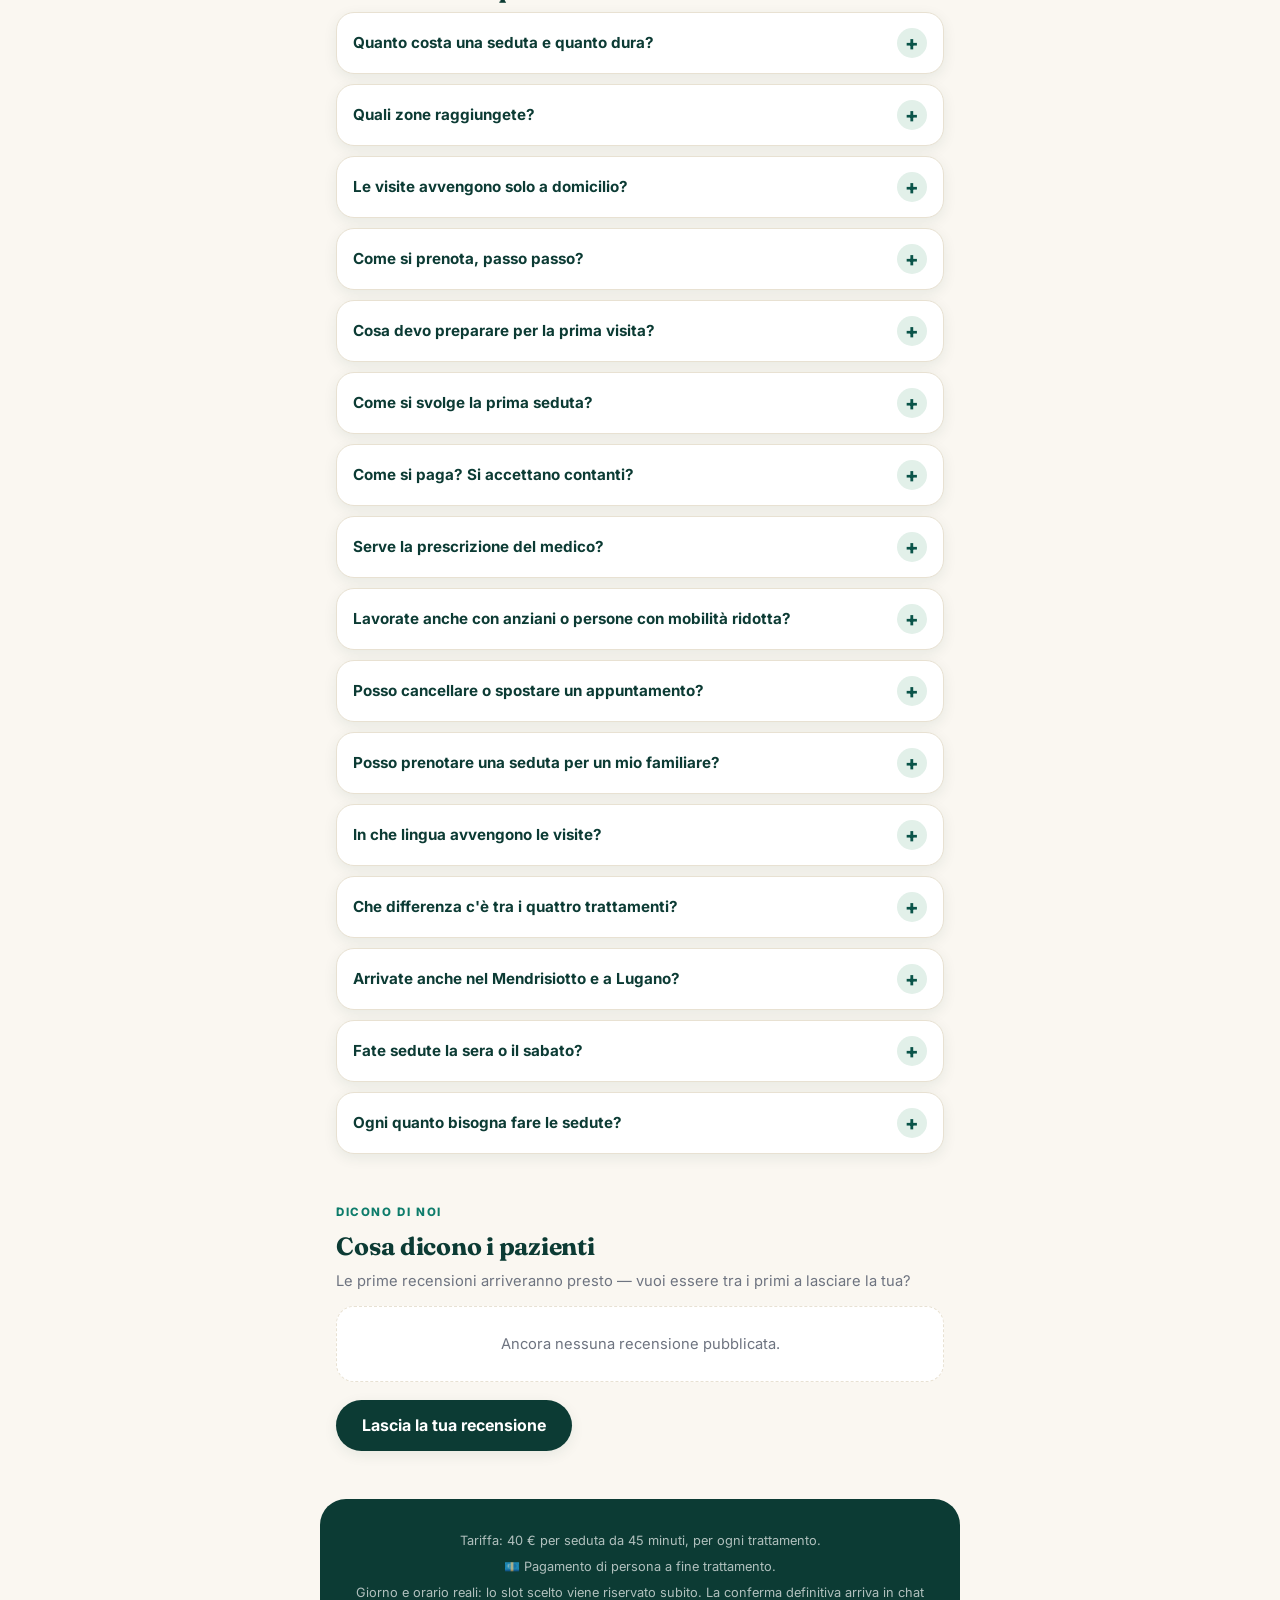
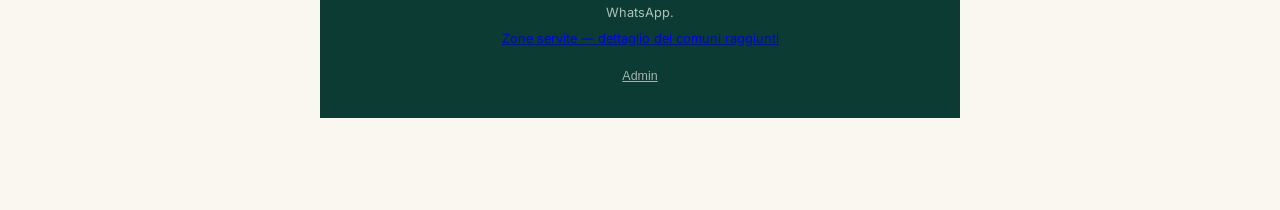
==== commit 96b00d32: "seo: index — link pagine trattamenti, 4 nuove FAQ + JSON-LD, areaServed allineata (Luino/Lugano) [bl" ====
--- a/index.html
+++ b/index.html
@@ -53,13 +53,15 @@
     { "@type": "City", "name": "Malnate", "addressRegion": "VA", "addressCountry": "IT" },
     { "@type": "City", "name": "Arcisate", "addressRegion": "VA", "addressCountry": "IT" },
     { "@type": "City", "name": "Induno Olona", "addressRegion": "VA", "addressCountry": "IT" },
+    { "@type": "City", "name": "Luino", "addressRegion": "VA", "addressCountry": "IT" },
     { "@type": "City", "name": "Mendrisio", "addressRegion": "TI", "addressCountry": "CH" },
     { "@type": "City", "name": "Chiasso", "addressRegion": "TI", "addressCountry": "CH" },
     { "@type": "City", "name": "Balerna", "addressRegion": "TI", "addressCountry": "CH" },
     { "@type": "City", "name": "Stabio", "addressRegion": "TI", "addressCountry": "CH" },
     { "@type": "City", "name": "Vacallo", "addressRegion": "TI", "addressCountry": "CH" },
     { "@type": "City", "name": "Morbio Inferiore", "addressRegion": "TI", "addressCountry": "CH" },
-    { "@type": "City", "name": "Riva San Vitale", "addressRegion": "TI", "addressCountry": "CH" }
+    { "@type": "City", "name": "Riva San Vitale", "addressRegion": "TI", "addressCountry": "CH" },
+    { "@type": "City", "name": "Lugano", "addressRegion": "TI", "addressCountry": "CH" }
   ],
   "description": "Sedute di fisioterapia a domicilio per persone anziane: riabilitazione, dolori muscolari e articolari, ginnastica posturale, massoterapia. 40 € per seduta da 45 minuti, pagamento di persona a fine trattamento.",
   "paymentAccepted": "Cash",
@@ -177,6 +179,26 @@
       "@type": "Question",
       "name": "In che lingua avvengono le visite?",
       "acceptedAnswer": { "@type": "Answer", "text": "In italiano." }
+    },
+    {
+      "@type": "Question",
+      "name": "Che differenza c'è tra i quattro trattamenti?",
+      "acceptedAnswer": { "@type": "Answer", "text": "La riabilitazione è un percorso di recupero dopo infortuni o interventi; i dolori muscolari e articolari sono sedute mirate sulle zone dolorose (schiena, collo, spalle, ginocchia); la ginnastica posturale lavora con esercizi guidati su postura e mobilità; la massoterapia è un trattamento manuale decontratturante o rilassante. Se non sai quale scegliere, descrivici la situazione su WhatsApp e ne parliamo insieme." }
+    },
+    {
+      "@type": "Question",
+      "name": "Arrivate anche nel Mendrisiotto e a Lugano?",
+      "acceptedAnswer": { "@type": "Answer", "text": "Sì: nel Mendrisiotto raggiungiamo Mendrisio, Chiasso, Balerna, Stabio, Vacallo, Morbio Inferiore e dintorni, e in generale le zone a sud di Lugano. La pagina delle zone servite elenca tutti i comuni coperti." }
+    },
+    {
+      "@type": "Question",
+      "name": "Fate sedute la sera o il sabato?",
+      "acceptedAnswer": { "@type": "Answer", "text": "Dal lunedì al venerdì dalle 9:00 alle 19:00 e il sabato dalle 9:00 alle 13:00; la domenica siamo chiusi. Il giorno e l'orario definitivi si concordano comunque in chat WhatsApp." }
+    },
+    {
+      "@type": "Question",
+      "name": "Ogni quanto bisogna fare le sedute?",
+      "acceptedAnswer": { "@type": "Answer", "text": "Dipende dalla situazione: dopo la prima valutazione Roberta propone un piano di lavoro. Non ci sono pacchetti obbligatori: si prenota una seduta alla volta e il percorso viene rivalutato man mano." }
     }
   ]
 }
@@ -190,6 +212,14 @@
   window.va = window.va || function () { (window.vaq = window.vaq || []).push(arguments); };
 </script>
 <script defer src="/_vercel/insights/script.js"></script>
+<style>
+/* seo-trattamenti: griglia dei link alle pagine dedicate ai trattamenti */
+.tratt-pagine-lista { list-style: none; margin: 14px 0 0; padding: 0; display: grid; grid-template-columns: repeat(auto-fit, minmax(240px, 1fr)); gap: 10px; }
+.tratt-pagine-lista a { display: block; background: #fff; border: 1px solid #e6f0ec; border-radius: 12px; padding: 12px 14px; text-decoration: none; color: inherit; }
+.tratt-pagine-lista a:hover { border-color: #0E7C6B; }
+.tratt-pagine-lista strong { display: block; color: #0E7C6B; }
+.tratt-pagine-lista span { font-size: 0.85rem; color: var(--muted, #5b6b66); }
+</style>
 </head>
 <body>
 <a class="skip-link" href="#menu">Salta al contenuto principale</a>
@@ -257,6 +287,16 @@
 <p id="menu-avviso" class="avviso" hidden></p>
 
 <main id="menu"></main>
+
+<nav class="tratt-pagine" aria-label="Approfondimenti sui trattamenti">
+  <p class="muted small" style="margin-top:22px">📖 Vuoi saperne di più? Ogni trattamento ha la sua pagina dedicata:</p>
+  <ul class="tratt-pagine-lista">
+    <li><a href="trattamento-riabilitazione.html"><strong>Riabilitazione</strong><span>Recupero dopo infortuni e interventi, a domicilio.</span></a></li>
+    <li><a href="trattamento-dolori-muscolari.html"><strong>Dolori muscolari e articolari</strong><span>Schiena, collo, spalle, ginocchia: sedute mirate.</span></a></li>
+    <li><a href="trattamento-ginnastica-posturale.html"><strong>Ginnastica posturale</strong><span>Postura, mobilità ed equilibrio con esercizi guidati.</span></a></li>
+    <li><a href="trattamento-massoterapia.html"><strong>Massoterapia</strong><span>Decontratturante e rilassante, per sciogliere le tensioni.</span></a></li>
+  </ul>
+</nav>
 </section>
 
 <section class="come-funziona" id="come-funziona" aria-label="Come funziona">
@@ -369,6 +409,22 @@
   <details class="faq-item">
     <summary>In che lingua avvengono le visite?</summary>
     <p>In italiano.</p>
+  </details>
+  <details class="faq-item">
+    <summary>Che differenza c'è tra i quattro trattamenti?</summary>
+    <p>La <strong>riabilitazione</strong> è un percorso di recupero dopo infortuni o interventi; i <strong>dolori muscolari e articolari</strong> sono sedute mirate sulle zone dolorose (schiena, collo, spalle, ginocchia); la <strong>ginnastica posturale</strong> lavora con esercizi guidati su postura e mobilità; la <strong>massoterapia</strong> è un trattamento manuale decontratturante o rilassante. Se non sai quale scegliere, descrivici la situazione su WhatsApp e ne parliamo insieme. <a href="trattamento-riabilitazione.html">Approfondisci i trattamenti →</a></p>
+  </details>
+  <details class="faq-item">
+    <summary>Arrivate anche nel Mendrisiotto e a Lugano?</summary>
+    <p>Sì: nel Mendrisiotto raggiungiamo Mendrisio, Chiasso, Balerna, Stabio, Vacallo, Morbio Inferiore e dintorni, e in generale le zone a sud di Lugano. La <a href="zone-servite.html">pagina delle zone servite</a> elenca tutti i comuni coperti.</p>
+  </details>
+  <details class="faq-item">
+    <summary>Fate sedute la sera o il sabato?</summary>
+    <p>Dal lunedì al venerdì dalle 9:00 alle 19:00 e il sabato dalle 9:00 alle 13:00; la domenica siamo chiusi. Il giorno e l'orario definitivi si concordano comunque in chat WhatsApp.</p>
+  </details>
+  <details class="faq-item">
+    <summary>Ogni quanto bisogna fare le sedute?</summary>
+    <p>Dipende dalla situazione: dopo la prima valutazione Roberta propone un piano di lavoro. Non ci sono pacchetti obbligatori: si prenota una seduta alla volta e il percorso viene rivalutato man mano.</p>
   </details>
 </section>
 
